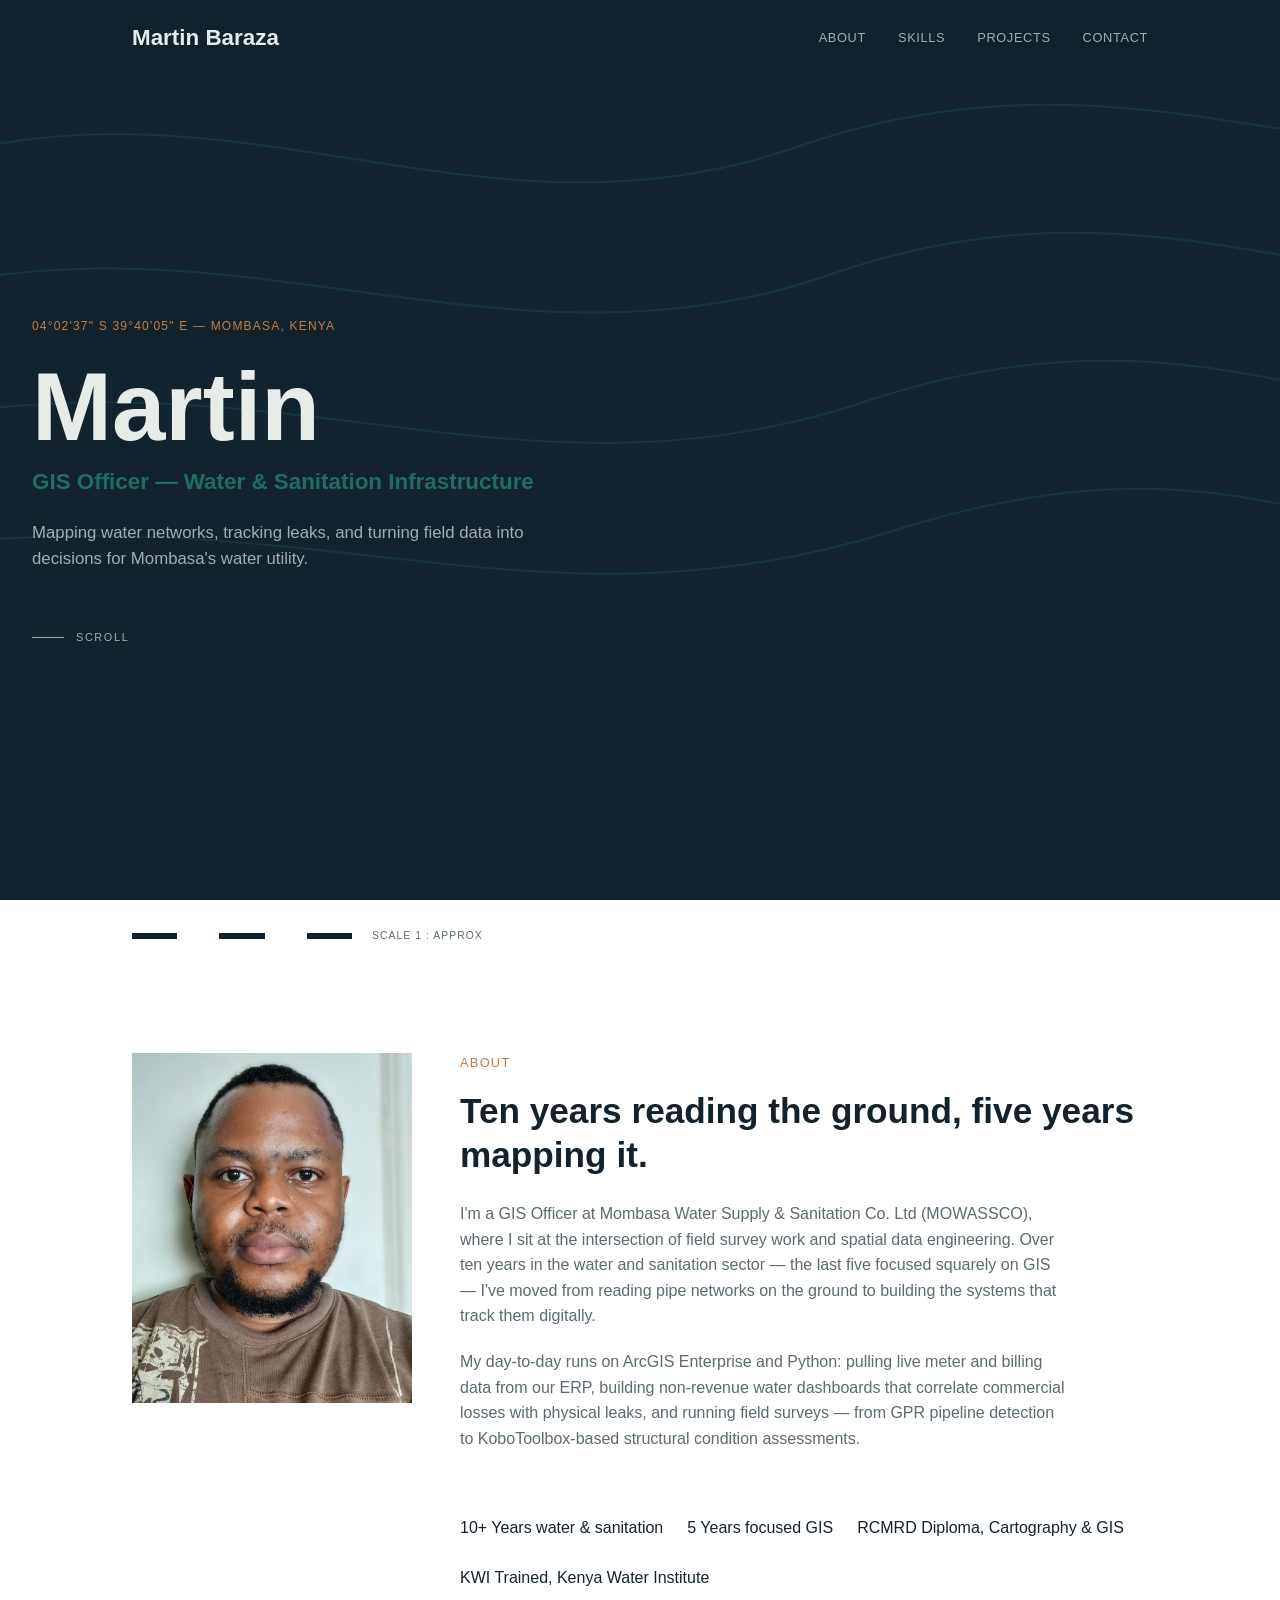
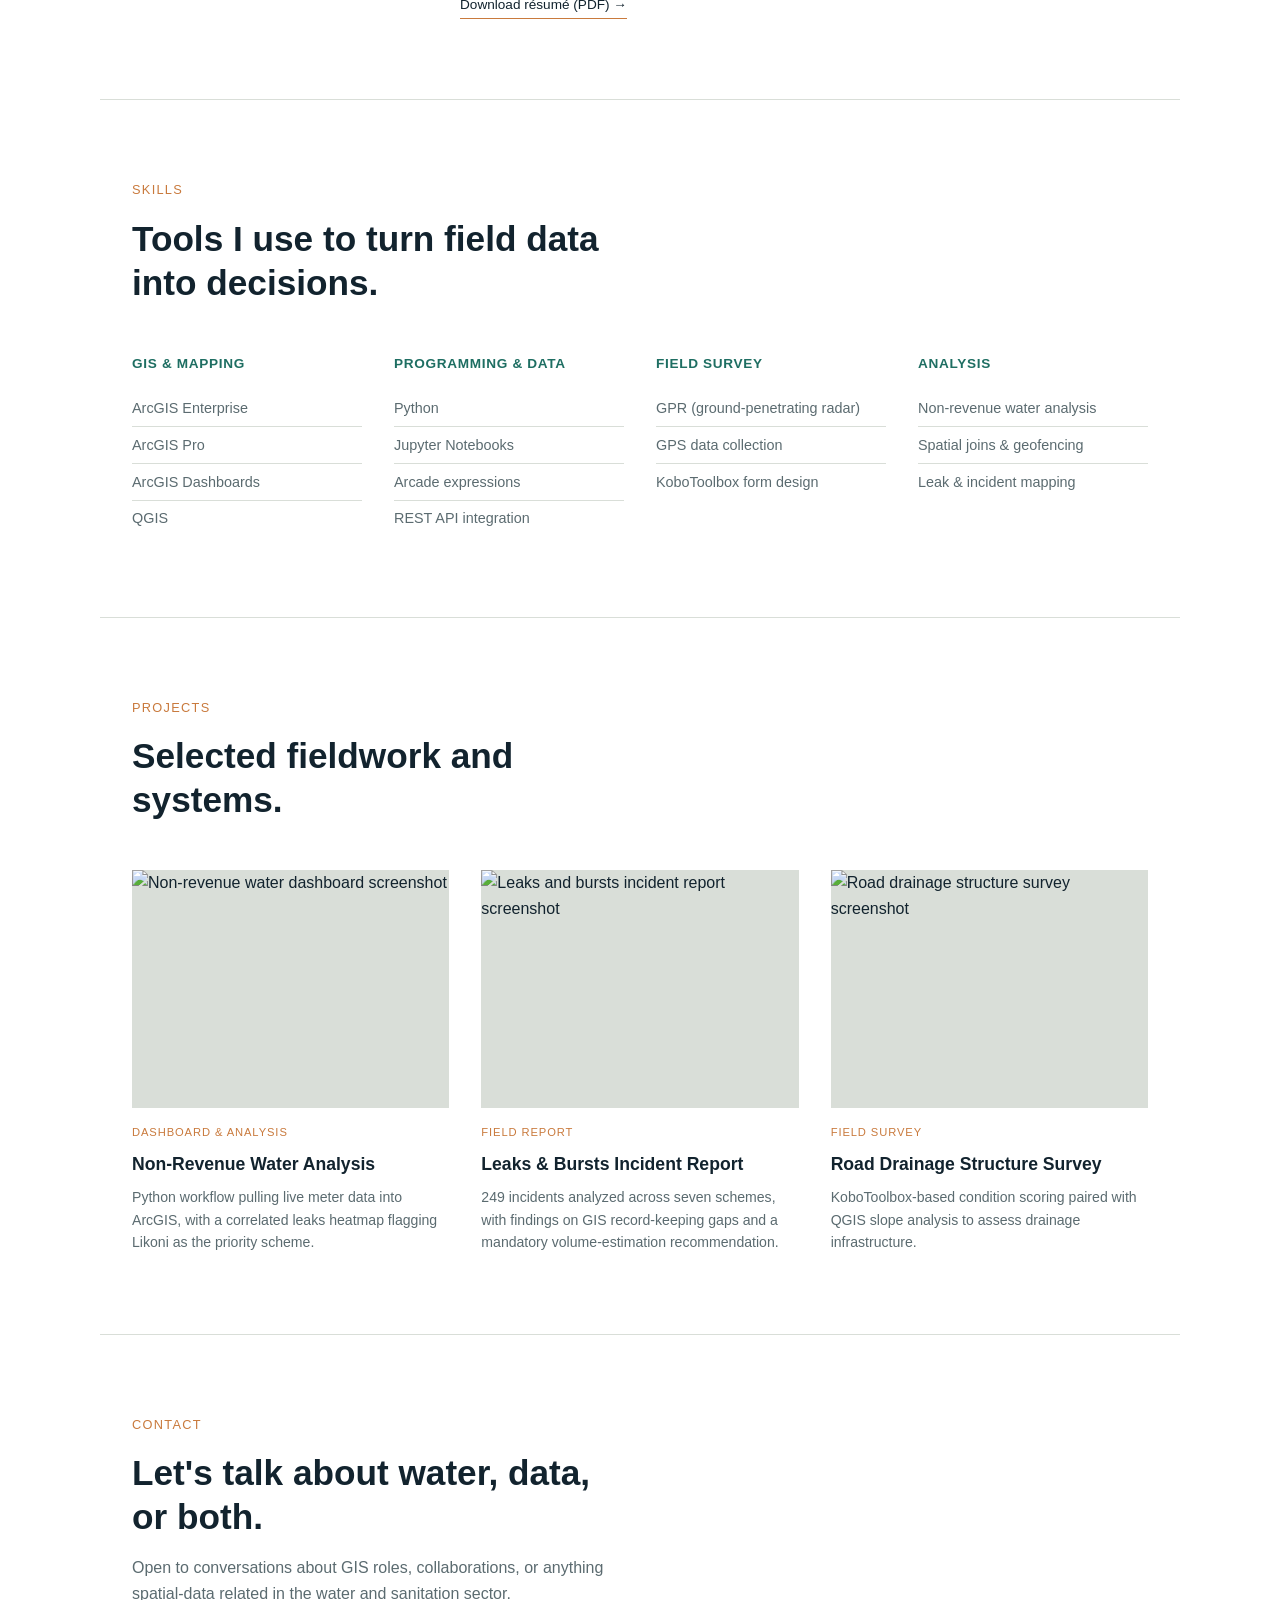
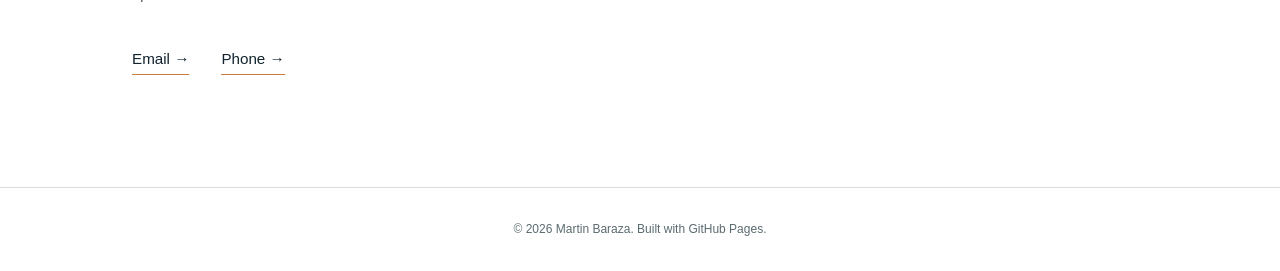
==== index.html @ 34f5ecbc "Full Portfolio hero, about, skills, projects, contact, 404 page" ====
<!DOCTYPE html>
<html lang="en">
<head>
  <meta charset="UTF-8">
  <meta name="viewport" content="width=device-width, initial-scale=1.0">
  <title>Martin — GIS Officer</title>

  <meta name="description" content="GIS portfolio of Martin Baraza — GIS Officer specializing in water and sanitation infrastructure mapping, non-revenue water analysis, and field spatial data collection.">

<meta property="og:title" content="Martin Baraza — GIS Officer">
<meta property="og:description" content="Mapping water networks, tracking leaks, and turning field data into decisions.">
<meta property="og:type" content="website">

  <link rel="icon" href="images/favicon.svg" type="image/svg+xml">
  <link rel="stylesheet" href="css/style.css">
</head>
<body>

  <header class="site-nav">
  <div class="nav-inner">
    <a href="#top" class="nav-mark">Martin Baraza</a>
    <nav class="nav-links">
      <a href="#about">About</a>
      <a href="#skills">Skills</a>
      <a href="#projects">Projects</a>
      <a href="#contact">Contact</a>
    </nav>
  </div>
</header>

<main>

  <section class="hero" id="top">
    <div class="contour-field" aria-hidden="true">
      <svg viewBox="0 0 800 600" preserveAspectRatio="xMidYMid slice">
        <path class="contour" d="M -50,120 C 150,60 300,180 500,110 S 850,140 900,90" />
        <path class="contour" d="M -50,200 C 150,150 320,260 520,190 S 850,220 900,170" />
        <path class="contour" d="M -50,280 C 180,240 330,340 540,270 S 850,300 900,250" />
        <path class="contour" d="M -50,360 C 200,330 340,420 560,350 S 850,380 900,330" />
      </svg>
    </div>

    <p class="coord-readout">04°02'37" S 39°40'05" E — MOMBASA, KENYA</p>
    <h1 class="hero-name">Martin</h1>
    <p class="hero-role">GIS Officer — Water &amp; Sanitation Infrastructure</p>
    <p class="hero-line">Mapping water networks, tracking leaks, and turning field data into decisions for Mombasa's water utility.</p>

    <a href="#about" class="scroll-cue">
      <span class="scroll-cue-line"></span>
      <span>SCROLL</span>
    </a>
  </section>

  <div class="scale-bar" aria-hidden="true">
    <div class="scale-ticks">
      <span></span><span></span><span></span><span></span><span></span>
    </div>
    <span class="scale-label">SCALE 1 : APPROX</span>
  </div>

  <section class="about" id="about">

    <div class="about-photo">
      <img src="images/profile.jpg" alt="Portrait of Martin">
    </div>

    <div class="about-content">
      <p class="section-eyebrow">About</p>
      <h2 class="about-heading">Ten years reading the ground, five years mapping it.</h2>

      <p class="about-text">
        I'm a GIS Officer at Mombasa Water Supply &amp; Sanitation Co. Ltd (MOWASSCO), where I sit at the
        intersection of field survey work and spatial data engineering. Over ten years in the water and
        sanitation sector — the last five focused squarely on GIS — I've moved from reading pipe networks
        on the ground to building the systems that track them digitally.
      </p>

      <p class="about-text">
        My day-to-day runs on ArcGIS Enterprise and Python: pulling live meter and billing data from our
        ERP, building non-revenue water dashboards that correlate commercial losses with physical leaks,
        and running field surveys — from GPR pipeline detection to KoboToolbox-based structural condition
        assessments.
      </p>

      <div class="fact-strip">
        <div class="fact">
          <span class="fact-num">10+</span>
          <span class="fact-label">Years water &amp; sanitation</span>
        </div>
        <div class="fact">
          <span class="fact-num">5</span>
          <span class="fact-label">Years focused GIS</span>
        </div>
        <div class="fact">
          <span class="fact-num">RCMRD</span>
          <span class="fact-label">Diploma, Cartography &amp; GIS</span>
        </div>
        <div class="fact">
          <span class="fact-num">KWI</span>
          <span class="fact-label">Trained, Kenya Water Institute</span>
        </div>
      </div>

      <a href="assets/resume.pdf" class="resume-link" download>Download résumé (PDF) →</a>
      
    </div>

  </section>

  <section class="skills" id="skills">
    <p class="section-eyebrow">Skills</p>
    <h2 class="skills-heading">Tools I use to turn field data into decisions.</h2>

    <div class="skills-grid">

      <div class="skill-group">
        <h3 class="skill-group-title">GIS &amp; Mapping</h3>
        <ul class="skill-list">
          <li>ArcGIS Enterprise</li>
          <li>ArcGIS Pro</li>
          <li>ArcGIS Dashboards</li>
          <li>QGIS</li>
        </ul>
      </div>

      <div class="skill-group">
        <h3 class="skill-group-title">Programming &amp; Data</h3>
        <ul class="skill-list">
          <li>Python</li>
          <li>Jupyter Notebooks</li>
          <li>Arcade expressions</li>
          <li>REST API integration</li>
        </ul>
      </div>

      <div class="skill-group">
        <h3 class="skill-group-title">Field Survey</h3>
        <ul class="skill-list">
          <li>GPR (ground-penetrating radar)</li>
          <li>GPS data collection</li>
          <li>KoboToolbox form design</li>
        </ul>
      </div>

      <div class="skill-group">
        <h3 class="skill-group-title">Analysis</h3>
        <ul class="skill-list">
          <li>Non-revenue water analysis</li>
          <li>Spatial joins &amp; geofencing</li>
          <li>Leak &amp; incident mapping</li>
        </ul>
      </div>

    </div>
  </section>

  <section class="projects" id="projects">
    <p class="section-eyebrow">Projects</p>
    <h2 class="projects-heading">Selected fieldwork and systems.</h2>

    <div class="projects-grid">

      <a href="projects/nrw-analysis.html" class="project-card">
        <div class="project-thumb">
          <img src="images/projects/nrw-analysis.jpg" alt="Non-revenue water dashboard screenshot">
        </div>
        <p class="project-tag">Dashboard &amp; Analysis</p>
        <h3 class="project-title">Non-Revenue Water Analysis</h3>
        <p class="project-summary">Python workflow pulling live meter data into ArcGIS, with a correlated leaks heatmap flagging Likoni as the priority scheme.</p>
      </a>

      <a href="projects/leaks-report.html" class="project-card">
        <div class="project-thumb">
          <img src="images/projects/leaks-report.jpg" alt="Leaks and bursts incident report screenshot">
        </div>
        <p class="project-tag">Field Report</p>
        <h3 class="project-title">Leaks &amp; Bursts Incident Report</h3>
        <p class="project-summary">249 incidents analyzed across seven schemes, with findings on GIS record-keeping gaps and a mandatory volume-estimation recommendation.</p>
      </a>

      <a href="projects/drainage-survey.html" class="project-card">
        <div class="project-thumb">
          <img src="images/projects/drainage-survey.jpg" alt="Road drainage structure survey screenshot">
        </div>
        <p class="project-tag">Field Survey</p>
        <h3 class="project-title">Road Drainage Structure Survey</h3>
        <p class="project-summary">KoboToolbox-based condition scoring paired with QGIS slope analysis to assess drainage infrastructure.</p>
      </a>

    </div>
  </section>

  <section class="contact" id="contact">
    <p class="section-eyebrow">Contact</p>
    <h2 class="contact-heading">Let's talk about water, data, or both.</h2>
    <p class="contact-line">Open to conversations about GIS roles, collaborations, or anything spatial-data related in the water and sanitation sector.</p>

    <div class="contact-links">
      <a href="mailto:martin.baraza1992@gmail.com" class="contact-link">Email →</a>
      <a href="tel:+254717890934" class="contact-link">Phone →</a>
    </div>
  </section>

</main>

<footer class="site-footer">
  <p>&copy; 2026 Martin Baraza. Built with GitHub Pages.</p>
</footer>

</body>
</html>
---- css/style.css ----
@media (prefers-reduced-motion: reduce) {
  html {
    scroll-behavior: auto;
  }
}

html {
  scroll-behavior: smooth;
}

* {
  box-sizing: border-box;
  margin: 0;
  padding: 0;
}

body {
  font-family: -apple-system, sans-serif;
  color: #12232E;
  line-height: 1.6;
}

a {
  color: inherit;
}

section[id] {
  scroll-margin-top: 90px;
}

.site-nav {
  position: fixed;
  top: 0;
  left: 0;
  right: 0;
  z-index: 100;
  background: rgba(18, 35, 46, 0.92);
  backdrop-filter: blur(8px);
}

.nav-inner {
  max-width: 1080px;
  margin: 0 auto;
  padding: 1.25rem 2rem;
  display: flex;
  align-items: center;
  justify-content: space-between;
}

.nav-mark {
  font-size: 1.4rem;
  font-weight: 600;
  color: #E7ECE9;
  text-decoration: none;
}

.nav-links {
  display: flex;
  gap: 2rem;
}

.nav-links a {
  font-size: 0.8rem;
  letter-spacing: 0.05em;
  text-transform: uppercase;
  text-decoration: none;
  color: #9DB0AC;
}

.hero {
  min-height: 100vh;
  background: #12232E;
  display: flex;
  flex-direction: column;
  justify-content: center;
  padding: 6rem 2rem 2rem;
}

.coord-readout {
  font-size: 0.75rem;
  letter-spacing: 0.1em;
  color: #C97A3D;
  margin-bottom: 1.5rem;
}

.hero-name {
  font-size: clamp(3rem, 10vw, 6rem);
  line-height: 0.95;
  color: #E7ECE9;
  margin-bottom: 0.75rem;
}

.hero-role {
  font-size: clamp(1.1rem, 2vw, 1.4rem);
  font-weight: 600;
  color: #1E6E62;
  margin-bottom: 1.25rem;
}

.hero-line {
  max-width: 34rem;
  font-size: 1.05rem;
  color: #9DB0AC;
}

.about {
  max-width: 1080px;
  margin: 0 auto;
  padding: 5rem 2rem;
  display: flex;
  gap: 3rem;
}

.about-photo {
  width: 280px;
  flex-shrink: 0;
}

.about-photo img {
  width: 100%;
  aspect-ratio: 4 / 5;
  object-fit: cover;
  display: block;
}

.section-eyebrow {
  font-size: 0.8rem;
  letter-spacing: 0.1em;
  text-transform: uppercase;
  color: #C97A3D;
  margin-bottom: 1rem;
}

.about-heading {
  font-size: clamp(1.6rem, 3vw, 2.2rem);
  line-height: 1.25;
  margin-bottom: 1.5rem;
}

.about-text {
  color: #5B6B70;
  max-width: 38rem;
  margin-bottom: 1.25rem;
}

.fact-strip {
  display: flex;
  flex-wrap: wrap;
  gap: 1.5rem;
  margin-top: 2rem;
  padding-top: 2rem;
}

/* TODO: revisit mobile layout — photo size, nav spacing */
@media (max-width: 800px) {
  .about {
    flex-direction: column;
  }

  .about-photo {
    width: 200px;
  }

  .nav-links {
    gap: 1rem;
  }

  .nav-links a {
    font-size: 0.7rem;
  }

  .skills-grid {
    grid-template-columns: repeat(2, 1fr);
  }

  .projects-grid {
    grid-template-columns: 1fr;
  }
}

/* TODO: revisit contour line opacity/shape and scroll cue styling */
.hero {
  position: relative;
  overflow: hidden;
}

.contour-field {
  position: absolute;
  inset: 0;
  z-index: 0;
  opacity: 0.5;
}

.contour-field svg {
  width: 100%;
  height: 100%;
}

.contour {
  fill: none;
  stroke: #1E6E62;
  stroke-width: 1.2;
  opacity: 0.55;
}

.coord-readout,
.hero-name,
.hero-role,
.hero-line,
.scroll-cue {
  position: relative;
  z-index: 1;
}

.hero-line {
  margin-bottom: 3.5rem;
}

.scroll-cue {
  display: inline-flex;
  align-items: center;
  gap: 0.75rem;
  text-decoration: none;
  font-size: 0.68rem;
  letter-spacing: 0.15em;
  color: #9DB0AC;
}

.scroll-cue-line {
  width: 32px;
  height: 1px;
  background: #9DB0AC;
  position: relative;
  overflow: hidden;
}

.scroll-cue-line::after {
  content: '';
  position: absolute;
  left: -100%;
  top: 0;
  width: 100%;
  height: 100%;
  background: #C97A3D;
  animation: cue-slide 2.2s ease-in-out infinite;
}

@keyframes cue-slide {
  0% { left: -100%; }
  50% { left: 0%; }
  100% { left: 100%; }
}

.scale-bar {
  max-width: 1080px;
  margin: 0 auto;
  padding: 1.75rem 2rem;
  display: flex;
  align-items: center;
  gap: 1.25rem;
}

.scale-ticks {
  display: flex;
  max-width: 220px;
  flex: 1;
}

.scale-ticks span {
  flex: 1;
  height: 6px;
  border-left: 1px solid #12232E;
  border-right: 1px solid #12232E;
}

.scale-ticks span:nth-child(odd) {
  background: #12232E;
}

.scale-label {
  font-size: 0.65rem;
  letter-spacing: 0.1em;
  color: #5B6B70;
  white-space: nowrap;
}

.skills {
  max-width: 1080px;
  margin: 0 auto;
  padding: 5rem 2rem;
  border-top: 1px solid #D9DED8;
}

.skills-heading {
  font-size: clamp(1.6rem, 3vw, 2.2rem);
  line-height: 1.25;
  max-width: 30rem;
  margin-bottom: 3rem;
}

.skills-grid {
  display: grid;
  grid-template-columns: repeat(4, 1fr);
  gap: 2rem;
}

.skill-group-title {
  font-size: 0.85rem;
  letter-spacing: 0.05em;
  text-transform: uppercase;
  color: #1E6E62;
  margin-bottom: 1rem;
}

.skill-list {
  list-style: none;
}

.skill-list li {
  font-size: 0.9rem;
  color: #5B6B70;
  padding: 0.4rem 0;
  border-top: 1px solid #D9DED8;
}

.skill-list li:first-child {
  border-top: none;
}

.projects {
  max-width: 1080px;
  margin: 0 auto;
  padding: 5rem 2rem;
  border-top: 1px solid #D9DED8;
}

.projects-heading {
  font-size: clamp(1.6rem, 3vw, 2.2rem);
  line-height: 1.25;
  max-width: 30rem;
  margin-bottom: 3rem;
}

.projects-grid {
  display: grid;
  grid-template-columns: repeat(3, 1fr);
  gap: 2rem;
}

.project-card {
  text-decoration: none;
  color: inherit;
  display: block;
}

.project-thumb {
  width: 100%;
  aspect-ratio: 4 / 3;
  overflow: hidden;
  background: #D9DED8;
  margin-bottom: 1rem;
}

.project-thumb img {
  width: 100%;
  height: 100%;
  object-fit: cover;
  display: block;
  transition: transform 0.3s ease;
}

.project-card:hover .project-thumb img {
  transform: scale(1.04);
}

.project-tag {
  font-size: 0.7rem;
  letter-spacing: 0.08em;
  text-transform: uppercase;
  color: #C97A3D;
  margin-bottom: 0.5rem;
}

.project-title {
  font-size: 1.1rem;
  margin-bottom: 0.5rem;
}

.project-summary {
  font-size: 0.88rem;
  color: #5B6B70;
}

.contact {
  max-width: 1080px;
  margin: 0 auto;
  padding: 5rem 2rem 7rem;
  border-top: 1px solid #D9DED8;
}

.contact-heading {
  font-size: clamp(1.6rem, 3vw, 2.2rem);
  line-height: 1.25;
  max-width: 30rem;
  margin-bottom: 1rem;
}

.contact-line {
  color: #5B6B70;
  max-width: 32rem;
  margin-bottom: 2.5rem;
}

.contact-links {
  display: flex;
  gap: 2rem;
  flex-wrap: wrap;
}

.contact-link {
  font-size: 0.95rem;
  text-decoration: none;
  color: #12232E;
  border-bottom: 1px solid #C97A3D;
  padding-bottom: 3px;
  transition: color 0.2s ease;
}

.contact-link:hover {
  color: #C97A3D;
}

.site-footer {
  padding: 2rem;
  text-align: center;
  font-size: 0.75rem;
  color: #5B6B70;
  border-top: 1px solid #D9DED8;
}

.project-detail {
  max-width: 720px;
  margin: 0 auto;
  padding: 8rem 2rem 5rem;
}

.back-link {
  display: inline-block;
  font-size: 0.85rem;
  color: #5B6B70;
  text-decoration: none;
  margin-bottom: 2rem;
}

.project-detail-title {
  font-size: clamp(1.8rem, 4vw, 2.6rem);
  line-height: 1.15;
  margin: 0.5rem 0 2rem;
}

.project-detail-thumb {
  width: 100%;
  aspect-ratio: 16 / 9;
  overflow: hidden;
  background: #D9DED8;
  margin-bottom: 2.5rem;
}

.project-detail-thumb img {
  width: 100%;
  height: 100%;
  object-fit: cover;
  display: block;
}

.project-detail-body p {
  color: #5B6B70;
  margin-bottom: 1.25rem;
  max-width: 60rem;
}

.resume-link {
  display: inline-block;
  font-size: 0.85rem;
  color: #12232E;
  text-decoration: none;
  border-bottom: 1px solid #C97A3D;
  padding-bottom: 3px;
  transition: color 0.2s ease;
}

.resume-link:hover {
  color: #C97A3D;
}

.not-found {
  max-width: 720px;
  margin: 0 auto;
  padding: 10rem 2rem 6rem;
  text-align: center;
}

.not-found-title {
  font-size: clamp(4rem, 12vw, 8rem);
  color: #12232E;
  line-height: 1;
  margin: 1rem 0;
}

.not-found-line {
  color: #5B6B70;
  margin-bottom: 2rem;
}

.pin-graphic {
  width: 190px;
  height: 190px;
  margin: 0 auto 1rem;
  display: block;
}

.search-ring {
  transform-origin: center;
  animation: ring-spin 8s linear infinite;
}

@keyframes ring-spin {
  from { transform: rotate(0deg); }
  to { transform: rotate(360deg); }
}

@media (prefers-reduced-motion: reduce) {
  .search-ring {
    animation: none;
  }
}

.map-frame {
  display: inline-block;
  padding: 1.5rem;
  padding: 1.5rem;
  border: 1px solid #D9DED8;
  background-image:
    linear-gradient(#D9DED8 1px, transparent 1px),
    linear-gradient(90deg, #D9DED8 1px, transparent 1px);
  background-size: 20px 20px;
  background-position: center;
}

.pin-graphic {
  margin: 0;
}

.map-frame {
  position: relative;
}

.compass-rose {
  position: absolute;
  top: 10px;
  left: 12px;
  width: 48px;
  height: 48px;
}

.frame-coord {
  position: absolute;
  bottom: 10px;
  right: 12px;
  font-size: 0.6rem;
  letter-spacing: 0.03em;
  color: #5B6B70;
}
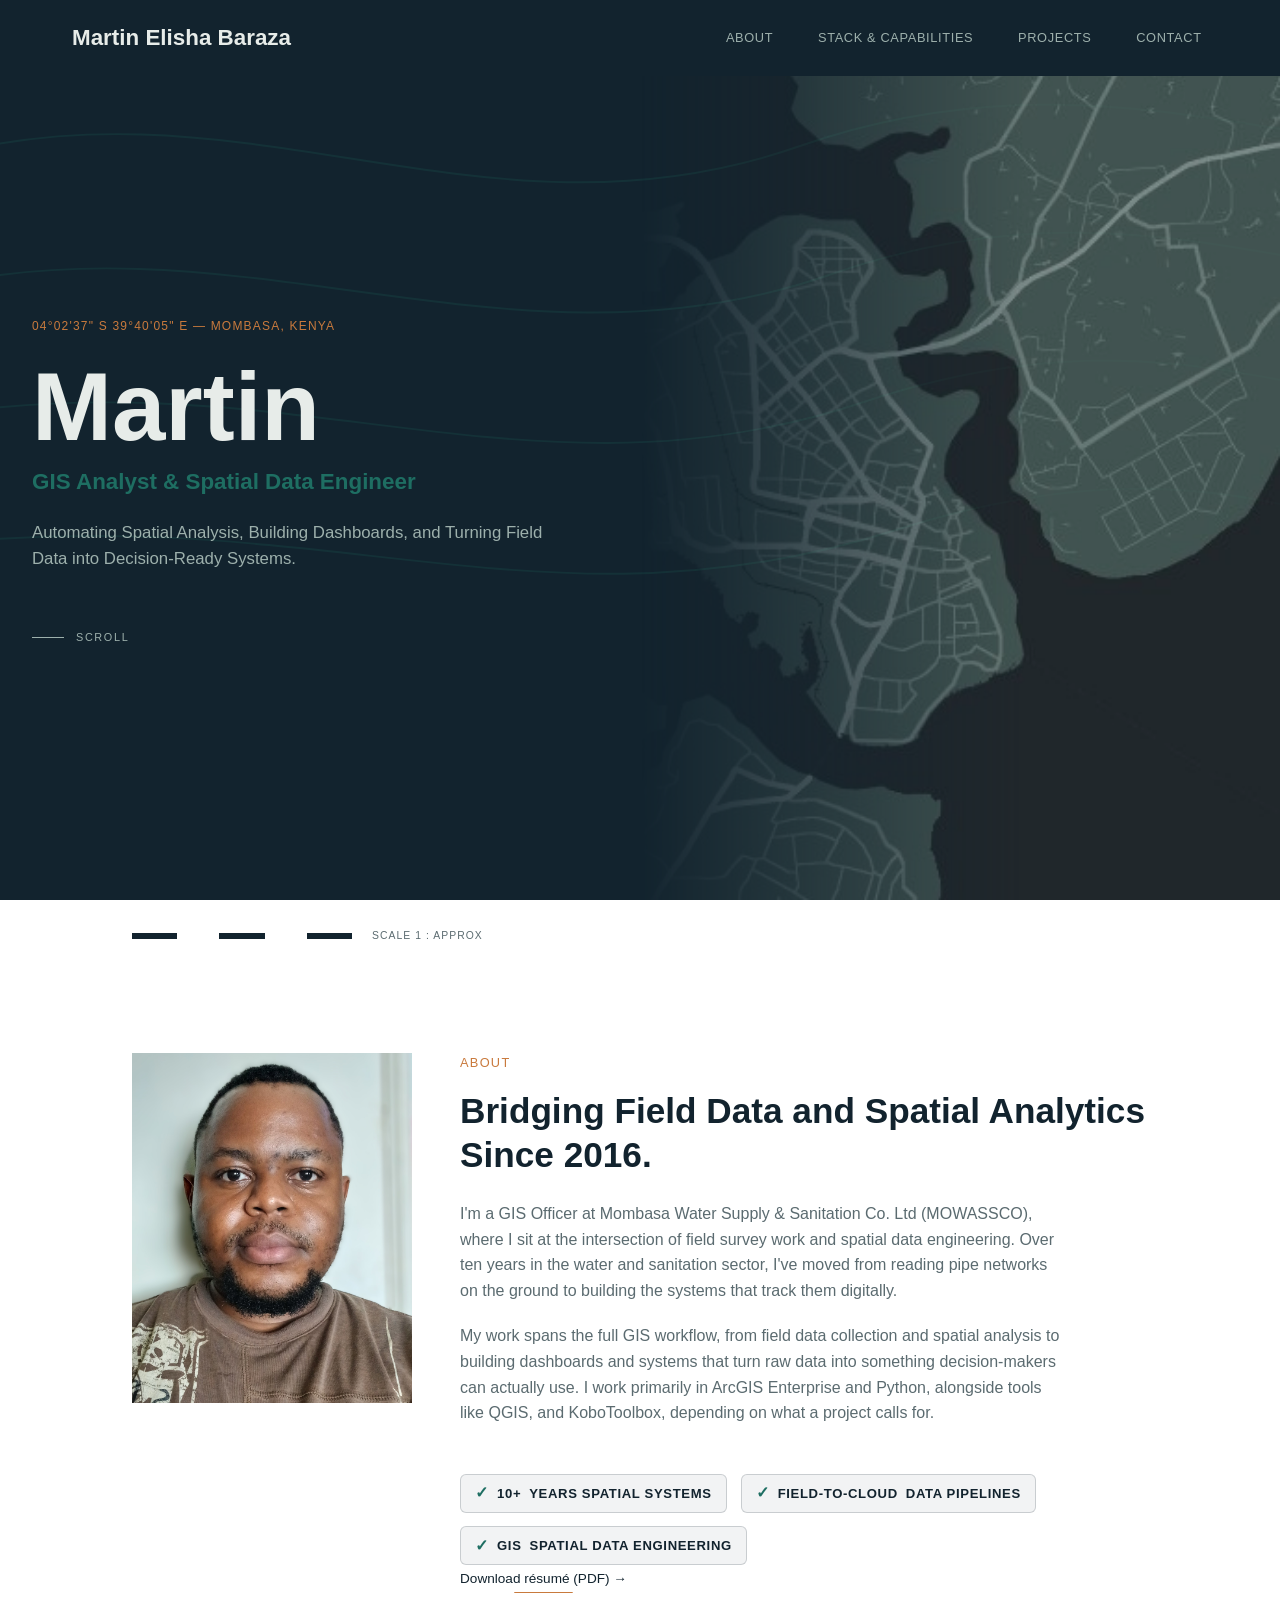
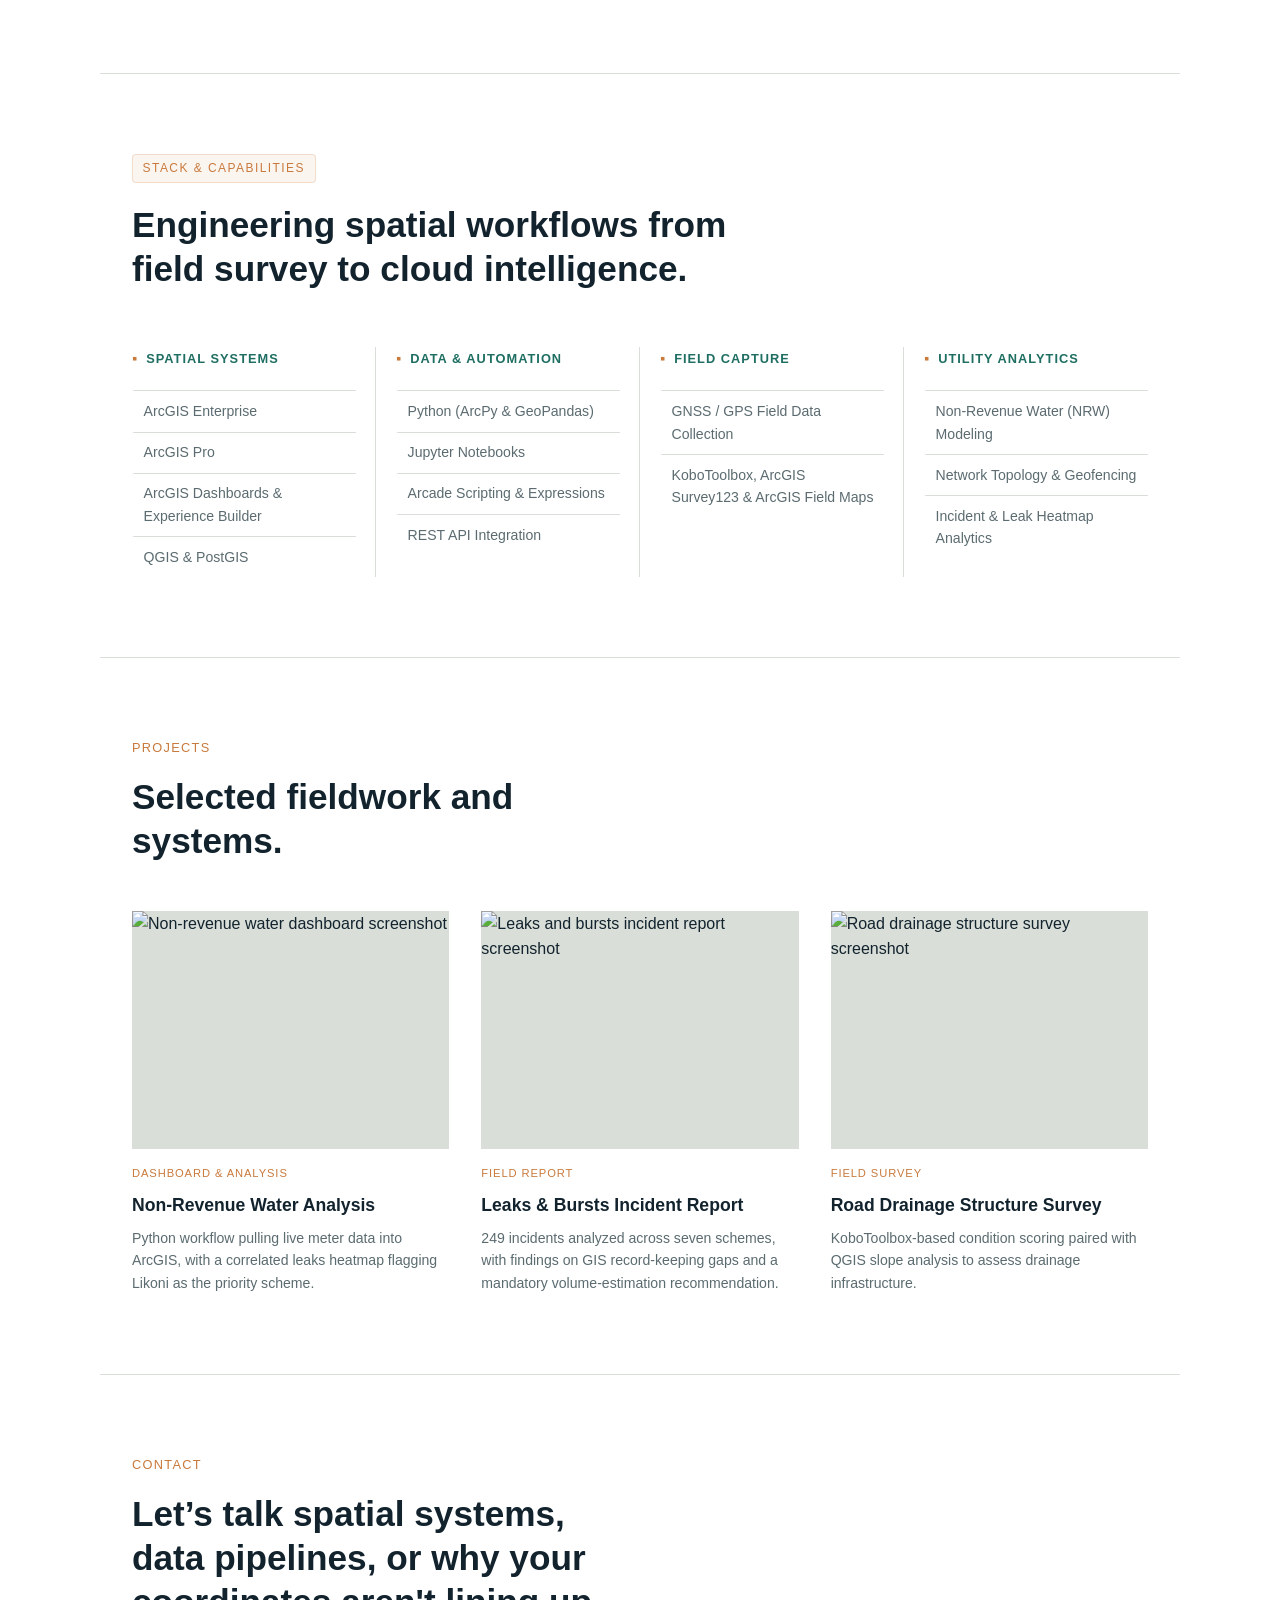
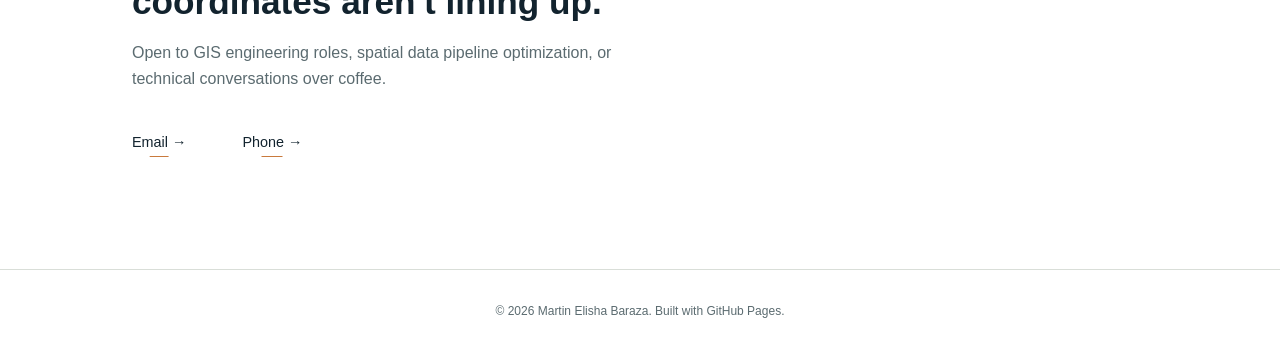
==== commit 2fb8539d: "update made several changes to description and design" ====
--- a/index.html
+++ b/index.html
@@ -3,12 +3,12 @@
 <head>
   <meta charset="UTF-8">
   <meta name="viewport" content="width=device-width, initial-scale=1.0">
-  <title>Martin — GIS Officer</title>
-
-  <meta name="description" content="GIS portfolio of Martin Baraza — GIS Officer specializing in water and sanitation infrastructure mapping, non-revenue water analysis, and field spatial data collection.">
-
-<meta property="og:title" content="Martin Baraza — GIS Officer">
-<meta property="og:description" content="Mapping water networks, tracking leaks, and turning field data into decisions.">
+  <title>Martin — GIS Analyst & Spatial Data Engineer</title>
+
+  <meta name="description" content="GIS portfolio of Martin Elisha Baraza — GIS Analyst & Spatial Data Engineer specializing in water and sanitation infrastructure mapping, non-revenue water analysis, and field spatial data collection.">
+
+<meta property="og:title" content="Martin Elisha Baraza — GIS Analyst & Spatial Data Engineer">
+<meta property="og:description" content="Automating spatial analysis, building dashboards, and turning field data into decision-ready systems.">
 <meta property="og:type" content="website">
 
   <link rel="icon" href="images/favicon.svg" type="image/svg+xml">
@@ -18,15 +18,15 @@
 
   <header class="site-nav">
   <div class="nav-inner">
-    <a href="#top" class="nav-mark">Martin Baraza</a>
+    <a href="#top" class="nav-mark">Martin Elisha Baraza</a>
     <nav class="nav-links">
       <a href="#about">About</a>
-      <a href="#skills">Skills</a>
+      <a href="#skills">Stack &amp; Capabilities</a>
       <a href="#projects">Projects</a>
       <a href="#contact">Contact</a>
     </nav>
   </div>
-</header>
+  </header>
 
 <main>
 
@@ -40,14 +40,17 @@
       </svg>
     </div>
 
+    <!-- Map Background Layer -->
+    <div class="hero-map-overlay" aria-hidden="true"></div>
+
     <p class="coord-readout">04°02'37" S 39°40'05" E — MOMBASA, KENYA</p>
     <h1 class="hero-name">Martin</h1>
-    <p class="hero-role">GIS Officer — Water &amp; Sanitation Infrastructure</p>
-    <p class="hero-line">Mapping water networks, tracking leaks, and turning field data into decisions for Mombasa's water utility.</p>
-
+    <p class="hero-role">GIS Analyst &amp; Spatial Data Engineer</p>
+    <p class="hero-line">Automating Spatial Analysis, Building Dashboards, and Turning Field Data into Decision-Ready Systems.</p>
+  
     <a href="#about" class="scroll-cue">
       <span class="scroll-cue-line"></span>
-      <span>SCROLL</span>
+      SCROLL
     </a>
   </section>
 
@@ -66,38 +69,34 @@
 
     <div class="about-content">
       <p class="section-eyebrow">About</p>
-      <h2 class="about-heading">Ten years reading the ground, five years mapping it.</h2>
+      <h2 class="about-heading">Bridging Field Data and Spatial Analytics Since 2016.</h2>
 
       <p class="about-text">
         I'm a GIS Officer at Mombasa Water Supply &amp; Sanitation Co. Ltd (MOWASSCO), where I sit at the
         intersection of field survey work and spatial data engineering. Over ten years in the water and
-        sanitation sector — the last five focused squarely on GIS — I've moved from reading pipe networks
-        on the ground to building the systems that track them digitally.
+        sanitation sector, I've moved from reading pipe networks on the ground to building the systems 
+        that track them digitally.
       </p>
 
       <p class="about-text">
-        My day-to-day runs on ArcGIS Enterprise and Python: pulling live meter and billing data from our
-        ERP, building non-revenue water dashboards that correlate commercial losses with physical leaks,
-        and running field surveys — from GPR pipeline detection to KoboToolbox-based structural condition
-        assessments.
+        My work spans the full GIS workflow, from field data collection and spatial analysis to building
+        dashboards and systems that turn raw data into something decision-makers can actually use. I work
+        primarily in ArcGIS Enterprise and Python, alongside tools like QGIS, and KoboToolbox, depending on 
+        what a project calls for.
       </p>
 
       <div class="fact-strip">
         <div class="fact">
           <span class="fact-num">10+</span>
-          <span class="fact-label">Years water &amp; sanitation</span>
+          <span class="fact-label">Years Spatial Systems</span>
         </div>
         <div class="fact">
-          <span class="fact-num">5</span>
-          <span class="fact-label">Years focused GIS</span>
+          <span class="fact-num">Field-to-Cloud</span>
+          <span class="fact-label">Data Pipelines</span>
         </div>
         <div class="fact">
-          <span class="fact-num">RCMRD</span>
-          <span class="fact-label">Diploma, Cartography &amp; GIS</span>
-        </div>
-        <div class="fact">
-          <span class="fact-num">KWI</span>
-          <span class="fact-label">Trained, Kenya Water Institute</span>
+          <span class="fact-num">GIS</span>
+          <span class="fact-label">Spatial Data Engineering</span>
         </div>
       </div>
 
@@ -108,47 +107,46 @@
   </section>
 
   <section class="skills" id="skills">
-    <p class="section-eyebrow">Skills</p>
-    <h2 class="skills-heading">Tools I use to turn field data into decisions.</h2>
+    <p class="section-eyebrow">Stack &amp; Capabilities</p>
+    <h2 class="skills-heading">Engineering spatial workflows from field survey to cloud intelligence.</h2>
 
     <div class="skills-grid">
 
       <div class="skill-group">
-        <h3 class="skill-group-title">GIS &amp; Mapping</h3>
-        <ul class="skill-list">
-          <li>ArcGIS Enterprise</li>
-          <li>ArcGIS Pro</li>
-          <li>ArcGIS Dashboards</li>
-          <li>QGIS</li>
-        </ul>
-      </div>
-
-      <div class="skill-group">
-        <h3 class="skill-group-title">Programming &amp; Data</h3>
-        <ul class="skill-list">
-          <li>Python</li>
-          <li>Jupyter Notebooks</li>
-          <li>Arcade expressions</li>
-          <li>REST API integration</li>
-        </ul>
-      </div>
-
-      <div class="skill-group">
-        <h3 class="skill-group-title">Field Survey</h3>
-        <ul class="skill-list">
-          <li>GPR (ground-penetrating radar)</li>
-          <li>GPS data collection</li>
-          <li>KoboToolbox form design</li>
-        </ul>
-      </div>
-
-      <div class="skill-group">
-        <h3 class="skill-group-title">Analysis</h3>
-        <ul class="skill-list">
-          <li>Non-revenue water analysis</li>
-          <li>Spatial joins &amp; geofencing</li>
-          <li>Leak &amp; incident mapping</li>
-        </ul>
+       <h3 class="skill-group-title">Spatial Systems</h3>
+          <ul class="skill-list">
+            <li>ArcGIS Enterprise</li>
+            <li>ArcGIS Pro</li>
+            <li>ArcGIS Dashboards &amp; Experience Builder</li>
+            <li>QGIS &amp; PostGIS</li>
+          </ul>
+      </div>
+
+      <div class="skill-group">
+        <h3 class="skill-group-title">Data &amp; Automation</h3>
+          <ul class="skill-list">
+            <li>Python (ArcPy &amp; GeoPandas)</li>
+            <li>Jupyter Notebooks</li>
+            <li>Arcade Scripting &amp; Expressions</li>
+            <li>REST API Integration</li>
+          </ul>
+      </div>
+
+      <div class="skill-group">
+        <h3 class="skill-group-title">Field Capture</h3>
+          <ul class="skill-list">
+            <li>GNSS / GPS Field Data Collection</li>
+            <li>KoboToolbox, ArcGIS Survey123 &amp; ArcGIS Field Maps</li>
+          </ul>
+      </div>
+
+      <div class="skill-group">
+        <h3 class="skill-group-title">Utility Analytics</h3>
+          <ul class="skill-list">
+            <li>Non-Revenue Water (NRW) Modeling</li>
+            <li>Network Topology &amp; Geofencing</li>
+            <li>Incident &amp; Leak Heatmap Analytics</li>
+          </ul>
       </div>
 
     </div>
@@ -192,8 +190,8 @@
 
   <section class="contact" id="contact">
     <p class="section-eyebrow">Contact</p>
-    <h2 class="contact-heading">Let's talk about water, data, or both.</h2>
-    <p class="contact-line">Open to conversations about GIS roles, collaborations, or anything spatial-data related in the water and sanitation sector.</p>
+    <h2 class="contact-heading">Let’s talk spatial systems, data pipelines, or why your coordinates aren't lining up.</h2>
+    <p class="contact-line">Open to GIS engineering roles, spatial data pipeline optimization, or technical conversations over coffee.</p>
 
     <div class="contact-links">
       <a href="mailto:martin.baraza1992@gmail.com" class="contact-link">Email →</a>
@@ -204,8 +202,33 @@
 </main>
 
 <footer class="site-footer">
-  <p>&copy; 2026 Martin Baraza. Built with GitHub Pages.</p>
+  <p>&copy; 2026 Martin Elisha Baraza. Built with GitHub Pages.</p>
 </footer>
+
+<script>
+  document.addEventListener("DOMContentLoaded", () => {
+    const navHeader = document.querySelector(".site-nav"); // Replace with your element selector
+    const aboutSection = document.querySelector("#about");   // Ensure your ABOUT section has id="about"
+
+    const observer = new IntersectionObserver(
+      (entries) => {
+        entries.forEach((entry) => {
+          // If the page scrolled past the top of the About section
+          if (entry.isIntersecting || entry.boundingClientRect.top < 0) {
+            navHeader.classList.add("visible");
+          } else {
+            navHeader.classList.remove("visible");
+          }
+        });
+      },
+      {
+        threshold: 0.1, // Triggers as soon as 10% of the About section is visible
+      }
+    );
+
+    observer.observe(aboutSection);
+  });
+</script>
 
 </body>
 </html>
--- a/css/style.css
+++ b/css/style.css
@@ -62,21 +62,26 @@
 .nav-links a {
   font-size: 0.8rem;
   letter-spacing: 0.05em;
+  padding: 0 0.5em;
   text-transform: uppercase;
   text-decoration: none;
   color: #9DB0AC;
 }
 
 .hero {
+  position: relative;
   min-height: 100vh;
   background: #12232E;
   display: flex;
   flex-direction: column;
   justify-content: center;
   padding: 6rem 2rem 2rem;
+  overflow: hidden;
 }
 
 .coord-readout {
+  position: relative;
+  z-index: 1;
   font-size: 0.75rem;
   letter-spacing: 0.1em;
   color: #C97A3D;
@@ -84,6 +89,8 @@
 }
 
 .hero-name {
+  position: relative;
+  z-index: 1;
   font-size: clamp(3rem, 10vw, 6rem);
   line-height: 0.95;
   color: #E7ECE9;
@@ -91,6 +98,8 @@
 }
 
 .hero-role {
+  position: relative;
+  z-index: 1;
   font-size: clamp(1.1rem, 2vw, 1.4rem);
   font-weight: 600;
   color: #1E6E62;
@@ -98,6 +107,8 @@
 }
 
 .hero-line {
+  position: relative;
+  z-index: 1;
   max-width: 34rem;
   font-size: 1.05rem;
   color: #9DB0AC;
@@ -178,17 +189,11 @@
   }
 }
 
-/* TODO: revisit contour line opacity/shape and scroll cue styling */
-.hero {
-  position: relative;
-  overflow: hidden;
-}
-
 .contour-field {
   position: absolute;
   inset: 0;
-  z-index: 0;
-  opacity: 0.5;
+  z-index: 1;
+  opacity: 0.35;
 }
 
 .contour-field svg {
@@ -284,6 +289,7 @@
   white-space: nowrap;
 }
 
+/* Skills Section Main Block */
 .skills {
   max-width: 1080px;
   margin: 0 auto;
@@ -291,47 +297,118 @@
   border-top: 1px solid #D9DED8;
 }
 
+/* Styled Eyebrow Badge */
+.skills .section-eyebrow {
+  display: inline-block;
+  font-size: 0.75rem;
+  letter-spacing: 0.12em;
+  text-transform: uppercase;
+  color: #C97A3D;
+  background: rgba(201, 122, 61, 0.08);
+  padding: 0.25rem 0.6rem;
+  border-radius: 4px;
+  border: 1px solid rgba(201, 122, 61, 0.2);
+  margin-bottom: 1.25rem;
+}
+
+/* Section Title */
 .skills-heading {
   font-size: clamp(1.6rem, 3vw, 2.2rem);
   line-height: 1.25;
-  max-width: 30rem;
-  margin-bottom: 3rem;
-}
-
+  max-width: 38rem;
+  margin-bottom: 3.5rem;
+  color: #12232E;
+}
+
+/* Grid Layout */
 .skills-grid {
   display: grid;
   grid-template-columns: repeat(4, 1fr);
-  gap: 2rem;
-}
-
+  gap: 2.5rem;
+}
+
+/* Technical Accent Headers */
 .skill-group-title {
-  font-size: 0.85rem;
-  letter-spacing: 0.05em;
+  font-size: 0.8rem;
+  letter-spacing: 0.08em;
   text-transform: uppercase;
   color: #1E6E62;
-  margin-bottom: 1rem;
-}
-
+  margin-bottom: 1.25rem;
+  display: flex;
+  align-items: center;
+  gap: 0.5rem;
+}
+
+.skill-group-title::before {
+  content: '▪';
+  color: #C97A3D;
+  font-size: 0.9rem;
+}
+
+/* Skill List Styling */
 .skill-list {
   list-style: none;
 }
 
 .skill-list li {
-  font-size: 0.9rem;
-  color: #5B6B70;
-  padding: 0.4rem 0;
+  font-size: 0.88rem;
+  color: #5B6B70;
+  padding: 0.55rem 0.6rem;
   border-top: 1px solid #D9DED8;
+  border-left: 2px solid transparent;
+  transition: all 0.2s ease;
 }
 
 .skill-list li:first-child {
-  border-top: none;
-}
+  border-top: 1px solid #D9DED8;
+}
+
+
 
 .projects {
   max-width: 1080px;
   margin: 0 auto;
   padding: 5rem 2rem;
   border-top: 1px solid #D9DED8;
+}
+
+/* Hover Interaction on List Items */
+.skill-list li:hover {
+  color: #12232E;
+  background-color: rgba(30, 110, 98, 0.06);
+  border-left-color: #1E6E62;
+  padding-left: 0.85rem;
+}
+
+/* Vertical Dividers for Desktop Views */
+@media (min-width: 801px) {
+  .skills-grid > div {
+    position: relative;
+  }
+
+  .skills-grid > div:not(:last-child)::after {
+    content: '';
+    position: absolute;
+    top: 0;
+    right: -1.25rem;
+    height: 100%;
+    width: 1px;
+    background: #D9DED8;
+  }
+}
+
+/* Mobile Responsive Grid */
+@media (max-width: 800px) {
+  .skills-grid {
+    grid-template-columns: repeat(2, 1fr);
+    gap: 2rem;
+  }
+}
+
+@media (max-width: 500px) {
+  .skills-grid {
+    grid-template-columns: 1fr;
+  }
 }
 
 .projects-heading {
@@ -417,17 +494,39 @@
   flex-wrap: wrap;
 }
 
+/* Contact Link Base Styling */
 .contact-link {
-  font-size: 0.95rem;
+  display: inline-block;
+  position: relative;
+  font-size: 0.9rem;
+  color: #12232E;
   text-decoration: none;
-  color: #12232E;
-  border-bottom: 1px solid #C97A3D;
   padding-bottom: 3px;
+  margin-right: 1.5rem;
   transition: color 0.2s ease;
 }
 
+/* Custom Animated Underline */
+.contact-link::after {
+  content: '';
+  position: absolute;
+  bottom: 0;
+  left: 0;
+  width: 100%;
+  height: 1px;
+  background-color: #C97A3D; /* Your accent amber color */
+  transform: scaleX(0.35);    /* Matches the resting 35% width */
+  transform-origin: center;   /* Animates symmetrically from center */
+  transition: transform 0.3s ease-in-out, background-color 0.3s ease;
+}
+
+/* Hover Interaction */
 .contact-link:hover {
   color: #C97A3D;
+}
+
+.contact-link:hover::after {
+  transform: scaleX(1); /* Expands to full width on hover */
 }
 
 .site-footer {
@@ -481,16 +580,34 @@
 
 .resume-link {
   display: inline-block;
+  position: relative;
   font-size: 0.85rem;
   color: #12232E;
   text-decoration: none;
-  border-bottom: 1px solid #C97A3D;
   padding-bottom: 3px;
   transition: color 0.2s ease;
 }
 
+/* Static pseudo-element to build the customizable underline */
+.resume-link::after {
+  content: '';
+  position: absolute;
+  bottom: 0;
+  left: 0;
+  width: 100%;
+  height: 1px;
+  background-color: #C97A3D; /* Your accent amber color */
+  transform: scaleX(0.35);   /* Initial collapsed width */
+  transform-origin: center;    /* Animates from center */
+  transition: transform 0.3s ease-in-out, background-color 0.3s ease;
+}
+
 .resume-link:hover {
   color: #C97A3D;
+}
+
+.resume-link:hover::after {
+  transform: scaleX(1); /* Expands full width on hover */
 }
 
 .not-found {
@@ -570,4 +687,117 @@
   font-size: 0.6rem;
   letter-spacing: 0.03em;
   color: #5B6B70;
+}
+
+.site-nav {
+  position: fixed;
+  top: 0;
+  left: 0;
+  width: 100%;
+  box-sizing: border-box;
+  z-index: 1000;
+  
+  /* Matches your page's dark background */
+  background-color: #12232E; 
+  backdrop-filter: blur(8px);
+
+  /* Initial hidden state */
+  opacity: 0;
+  visibility: hidden;
+  pointer-events: none;
+  transform: translateY(-10px);
+  transition: opacity 0.3s ease, transform 0.3s ease, visibility 0.3s;
+}
+
+/* Restores proper horizontal spacing */
+.site-nav .nav-inner {
+  max-width: 1200px;
+  margin: 0 auto;
+  padding: 1.25rem 2rem;
+  display: flex;
+  justify-content: space-between;
+  align-items: center;
+  box-sizing: border-box;
+}
+
+/* Links layout */
+.site-nav .nav-links {
+  display: flex;
+  gap: 2rem;
+}
+
+/* Visible state when scrolled to #about */
+.site-nav.visible {
+  opacity: 1;
+  visibility: visible;
+  pointer-events: auto;
+  transform: translateY(0);
+}
+
+/* Updated Fact Strip Container */
+.fact-strip {
+  display: flex;
+  flex-wrap: wrap;
+  gap: 0.85rem;
+  margin-top: 2rem;
+  padding-top: 1rem;
+}
+
+/* Individual Pill Styling */
+.fact-strip .fact {
+  display: inline-flex;
+  align-items: center;
+  gap: 0.5rem;
+  padding: 0.5rem 0.9rem;
+  background-color: rgba(18, 35, 46, 0.05); /* Subtle tint matching your body theme */
+  border: 1px solid rgba(18, 35, 46, 0.18); /* Clean border accent */
+  border-radius: 6px; /* Smooth rounded corners */
+  font-size: 0.82rem;
+  font-weight: 600;
+  letter-spacing: 0.04rem;
+  text-transform: uppercase;
+  color: #12232E;
+  white-space: nowrap; /* Prevents text from breaking onto two lines */
+  transition: all 0.2s ease;
+}
+
+/* Hover Effect */
+.fact-strip .fact:hover {
+  background-color: rgba(30, 110, 98, 0.15);
+  border-color: #1E6E62;
+  transform: translateY(-1px);
+}
+
+/* Styled Teal Checkmark */
+.fact-strip .fact::before {
+  content: "✓";
+  font-size: 1rem;
+  font-weight: 800;
+  color: #1E6E62; /* Matches your site's accent teal color (#1E6E62) */
+  line-height: 1;
+}
+
+/* Container for the background map in the Hero section */
+.hero-map-overlay {
+  position: absolute;
+  top: 0;
+  right: 0;
+  bottom: 0;
+  width: 50%; /* Extends over the right side */
+  z-index: 2;
+  pointer-events: none;
+  
+  background-image: url('../images/mombasadarkmap.jpg');
+  background-size: cover;
+  background-position: center right;
+  opacity: 0.8; /* High opacity so the dark image details pop */
+
+  /* Direct CSS mask to fade out the left edge smoothly */
+  mask-image: linear-gradient(to right, transparent 0%, #000 60%);
+  -webkit-mask-image: linear-gradient(to right, transparent 0%, #000 60%);
+}
+
+/* Remove or clear out the ::after pseudo-element so it doesn't block the image */
+.hero-map-overlay::after {
+  display: none;
 }
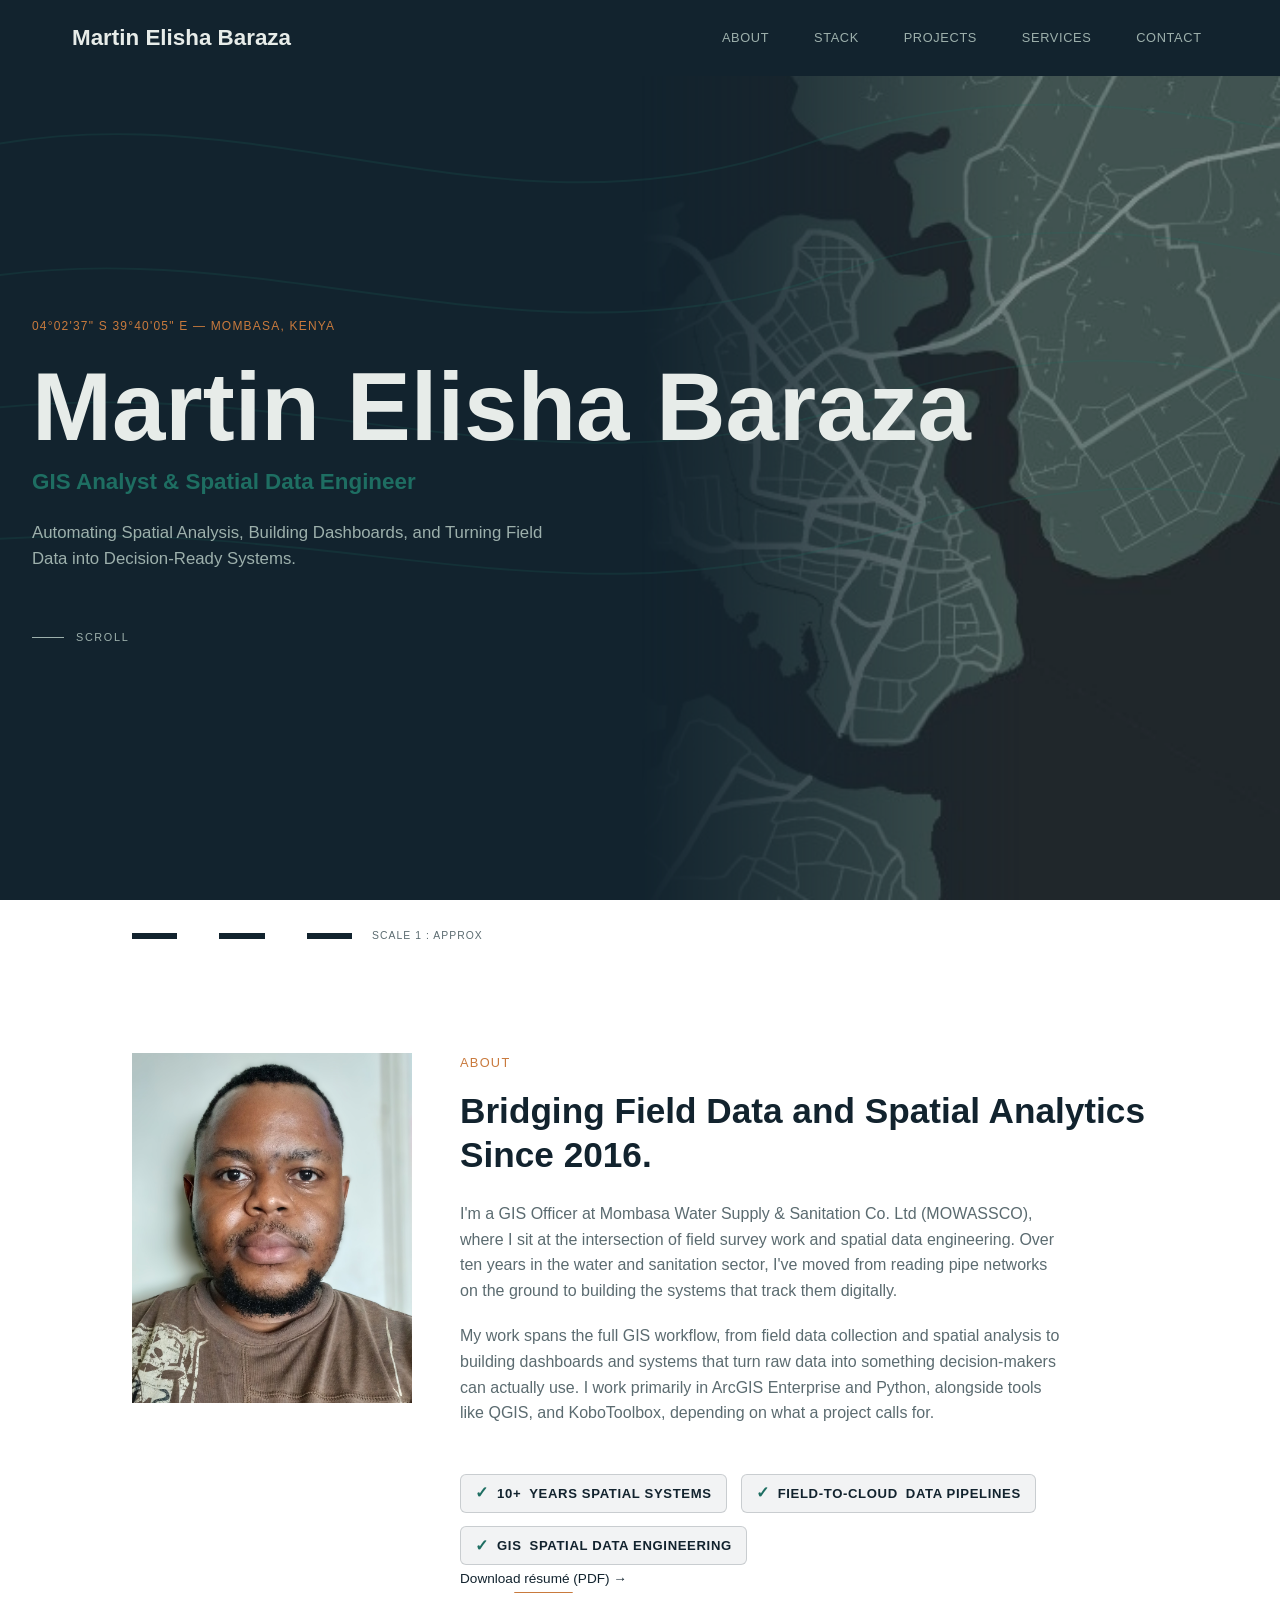
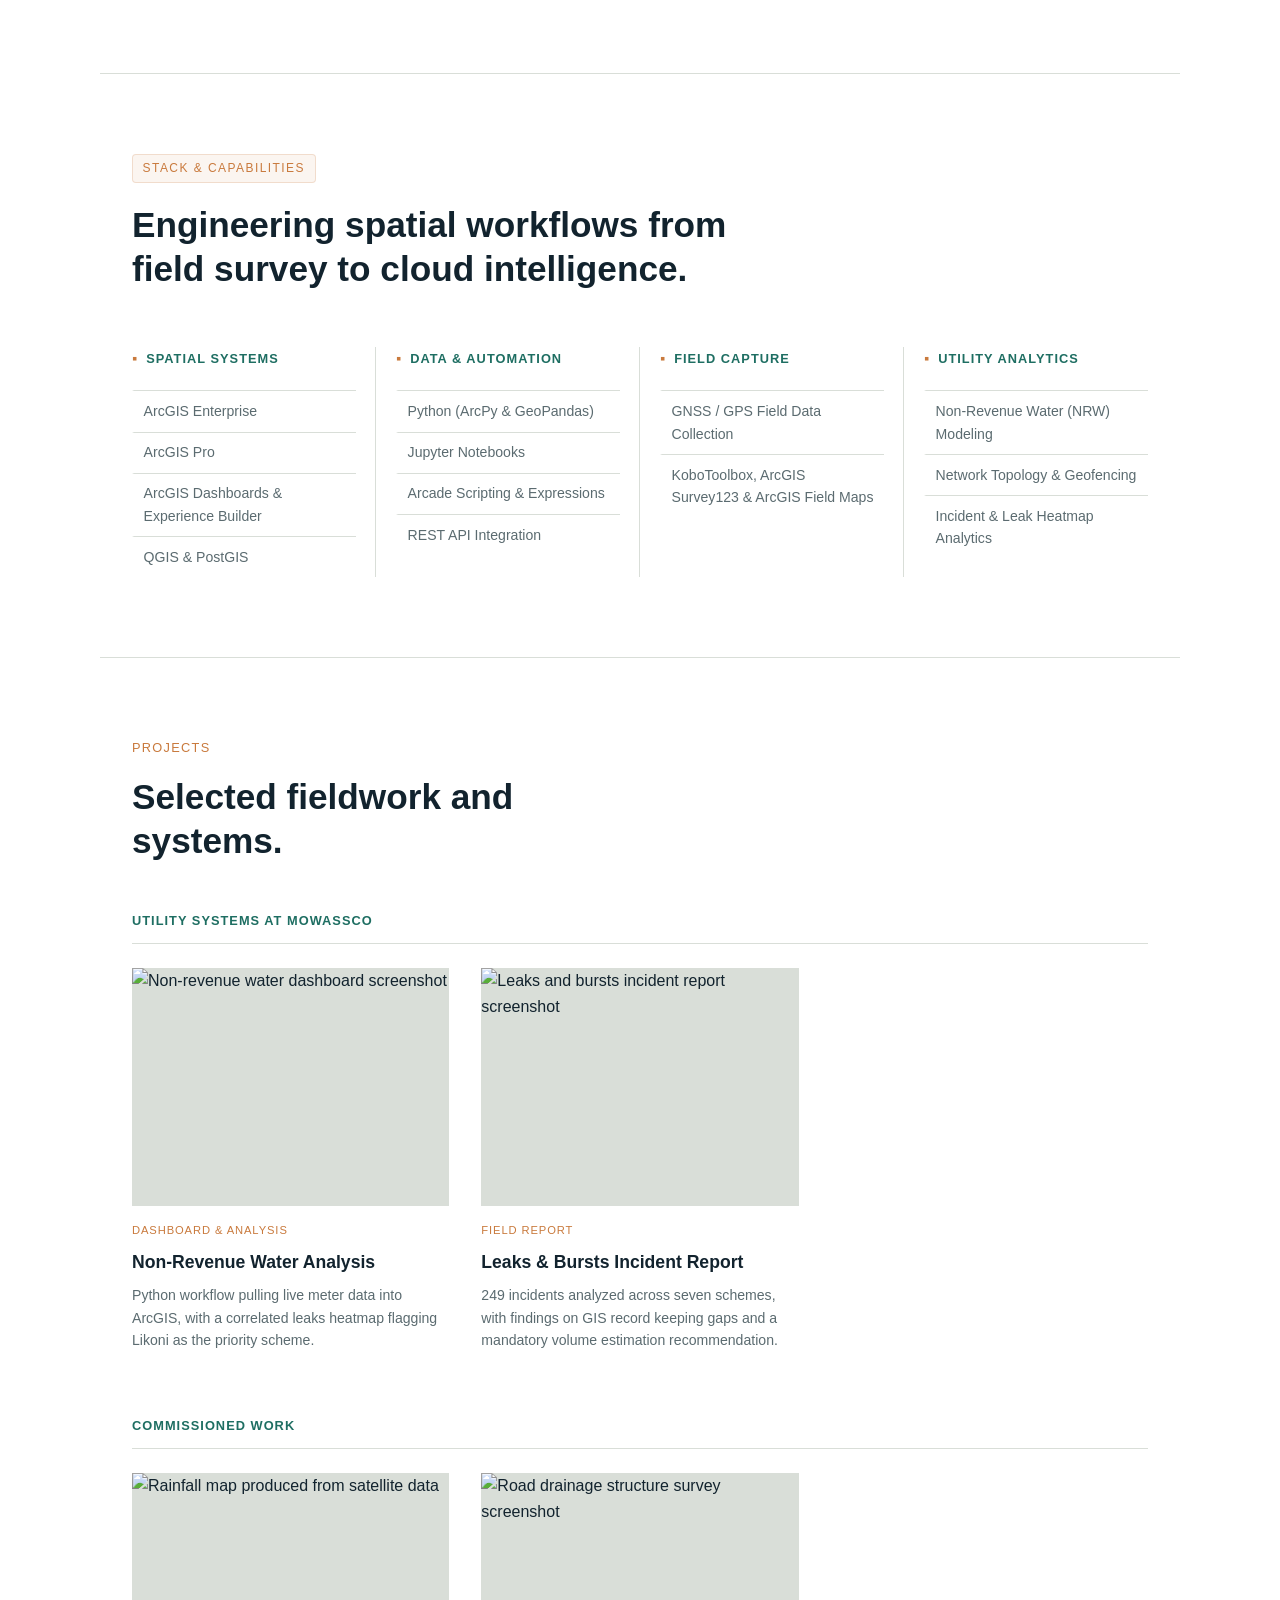
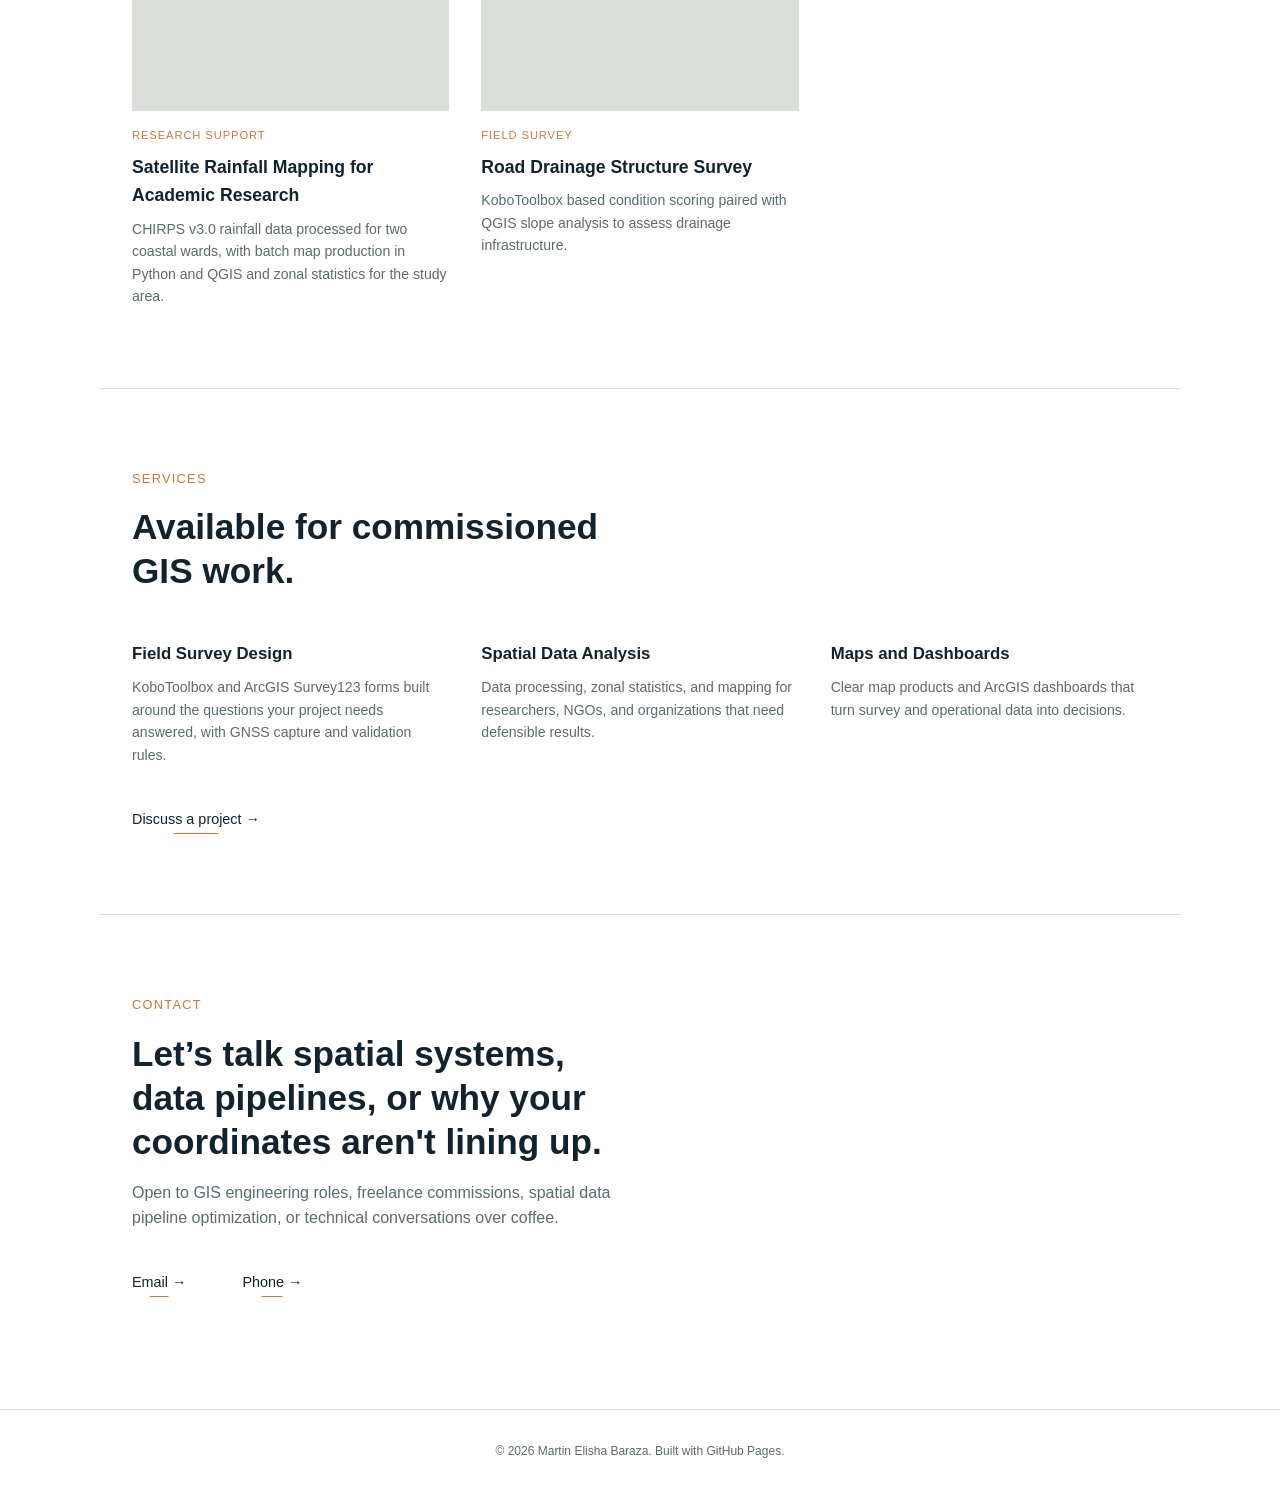
==== commit 5d9e1b70: "New Update Add social preview card, restructure projects, CSS cleanup" ====
--- a/index.html
+++ b/index.html
@@ -3,13 +3,19 @@
 <head>
   <meta charset="UTF-8">
   <meta name="viewport" content="width=device-width, initial-scale=1.0">
-  <title>Martin — GIS Analyst & Spatial Data Engineer</title>
+  <title>Martin Elisha Baraza — GIS Analyst & Spatial Data Engineer</title>
 
   <meta name="description" content="GIS portfolio of Martin Elisha Baraza — GIS Analyst & Spatial Data Engineer specializing in water and sanitation infrastructure mapping, non-revenue water analysis, and field spatial data collection.">
 
 <meta property="og:title" content="Martin Elisha Baraza — GIS Analyst & Spatial Data Engineer">
 <meta property="og:description" content="Automating spatial analysis, building dashboards, and turning field data into decision-ready systems.">
 <meta property="og:type" content="website">
+<meta property="og:url" content="https://m-baraza1992.github.io/mbaraza_portfolio/">
+<meta property="og:image" content="https://m-baraza1992.github.io/mbaraza_portfolio/images/og-image.jpg">
+<meta property="og:image:width" content="1200">
+<meta property="og:image:height" content="630">
+<meta property="og:image:alt" content="Martin Elisha Baraza, GIS Analyst and Spatial Data Engineer, Mombasa, Kenya">
+<meta name="twitter:card" content="summary_large_image">
 
   <link rel="icon" href="images/favicon.svg" type="image/svg+xml">
   <link rel="stylesheet" href="css/style.css">
@@ -21,8 +27,9 @@
     <a href="#top" class="nav-mark">Martin Elisha Baraza</a>
     <nav class="nav-links">
       <a href="#about">About</a>
-      <a href="#skills">Stack &amp; Capabilities</a>
+      <a href="#skills">Stack</a>
       <a href="#projects">Projects</a>
+      <a href="#services">Services</a>
       <a href="#contact">Contact</a>
     </nav>
   </div>
@@ -44,7 +51,7 @@
     <div class="hero-map-overlay" aria-hidden="true"></div>
 
     <p class="coord-readout">04°02'37" S 39°40'05" E — MOMBASA, KENYA</p>
-    <h1 class="hero-name">Martin</h1>
+    <h1 class="hero-name">Martin Elisha Baraza</h1>
     <p class="hero-role">GIS Analyst &amp; Spatial Data Engineer</p>
     <p class="hero-line">Automating Spatial Analysis, Building Dashboards, and Turning Field Data into Decision-Ready Systems.</p>
   
@@ -156,42 +163,83 @@
     <p class="section-eyebrow">Projects</p>
     <h2 class="projects-heading">Selected fieldwork and systems.</h2>
 
-    <div class="projects-grid">
-
-      <a href="projects/nrw-analysis.html" class="project-card">
-        <div class="project-thumb">
-          <img src="images/projects/nrw-analysis.jpg" alt="Non-revenue water dashboard screenshot">
-        </div>
-        <p class="project-tag">Dashboard &amp; Analysis</p>
-        <h3 class="project-title">Non-Revenue Water Analysis</h3>
-        <p class="project-summary">Python workflow pulling live meter data into ArcGIS, with a correlated leaks heatmap flagging Likoni as the priority scheme.</p>
-      </a>
-
-      <a href="projects/leaks-report.html" class="project-card">
-        <div class="project-thumb">
-          <img src="images/projects/leaks-report.jpg" alt="Leaks and bursts incident report screenshot">
-        </div>
-        <p class="project-tag">Field Report</p>
-        <h3 class="project-title">Leaks &amp; Bursts Incident Report</h3>
-        <p class="project-summary">249 incidents analyzed across seven schemes, with findings on GIS record-keeping gaps and a mandatory volume-estimation recommendation.</p>
-      </a>
-
-      <a href="projects/drainage-survey.html" class="project-card">
-        <div class="project-thumb">
-          <img src="images/projects/drainage-survey.jpg" alt="Road drainage structure survey screenshot">
-        </div>
-        <p class="project-tag">Field Survey</p>
-        <h3 class="project-title">Road Drainage Structure Survey</h3>
-        <p class="project-summary">KoboToolbox-based condition scoring paired with QGIS slope analysis to assess drainage infrastructure.</p>
-      </a>
-
-    </div>
+    <div class="projects-group">
+      <h3 class="projects-group-title">Utility Systems at MOWASSCO</h3>
+      <div class="projects-grid">
+
+        <a href="projects/nrw-analysis.html" class="project-card">
+          <div class="project-thumb">
+            <img src="images/projects/nrw-analysis.jpg" alt="Non-revenue water dashboard screenshot">
+          </div>
+          <p class="project-tag">Dashboard &amp; Analysis</p>
+          <h4 class="project-title">Non-Revenue Water Analysis</h4>
+          <p class="project-summary">Python workflow pulling live meter data into ArcGIS, with a correlated leaks heatmap flagging Likoni as the priority scheme.</p>
+        </a>
+
+        <a href="projects/leaks-report.html" class="project-card">
+          <div class="project-thumb">
+            <img src="images/projects/leaks-report.jpg" alt="Leaks and bursts incident report screenshot">
+          </div>
+          <p class="project-tag">Field Report</p>
+          <h4 class="project-title">Leaks &amp; Bursts Incident Report</h4>
+          <p class="project-summary">249 incidents analyzed across seven schemes, with findings on GIS record keeping gaps and a mandatory volume estimation recommendation.</p>
+        </a>
+
+      </div>
+    </div>
+
+    <div class="projects-group">
+      <h3 class="projects-group-title">Commissioned Work</h3>
+      <div class="projects-grid">
+
+        <a href="projects/rainfall-mapping.html" class="project-card">
+          <div class="project-thumb">
+            <img src="images/projects/rainfall-mapping.jpg" alt="Rainfall map produced from satellite data">
+          </div>
+          <p class="project-tag">Research Support</p>
+          <h4 class="project-title">Satellite Rainfall Mapping for Academic Research</h4>
+          <p class="project-summary">CHIRPS v3.0 rainfall data processed for two coastal wards, with batch map production in Python and QGIS and zonal statistics for the study area.</p>
+        </a>
+
+        <a href="projects/drainage-survey.html" class="project-card">
+          <div class="project-thumb">
+            <img src="images/projects/drainage-survey.jpg" alt="Road drainage structure survey screenshot">
+          </div>
+          <p class="project-tag">Field Survey</p>
+          <h4 class="project-title">Road Drainage Structure Survey</h4>
+          <p class="project-summary">KoboToolbox based condition scoring paired with QGIS slope analysis to assess drainage infrastructure.</p>
+        </a>
+
+      </div>
+    </div>
+  </section>
+
+  <section class="services" id="services">
+    <p class="section-eyebrow">Services</p>
+    <h2 class="services-heading">Available for commissioned GIS work.</h2>
+
+    <div class="services-grid">
+      <div class="service">
+        <h3 class="service-title">Field Survey Design</h3>
+        <p>KoboToolbox and ArcGIS Survey123 forms built around the questions your project needs answered, with GNSS capture and validation rules.</p>
+      </div>
+      <div class="service">
+        <h3 class="service-title">Spatial Data Analysis</h3>
+        <p>Data processing, zonal statistics, and mapping for researchers, NGOs, and organizations that need defensible results.</p>
+      </div>
+      <div class="service">
+        <h3 class="service-title">Maps and Dashboards</h3>
+        <p>Clear map products and ArcGIS dashboards that turn survey and operational data into decisions.</p>
+      </div>
+    </div>
+
+    <a href="mailto:martin.baraza1992@gmail.com?subject=GIS%20project%20enquiry" class="contact-link">Discuss a project →</a>
   </section>
 
   <section class="contact" id="contact">
     <p class="section-eyebrow">Contact</p>
     <h2 class="contact-heading">Let’s talk spatial systems, data pipelines, or why your coordinates aren't lining up.</h2>
-    <p class="contact-line">Open to GIS engineering roles, spatial data pipeline optimization, or technical conversations over coffee.</p>
+    <p class="contact-line">Open to GIS engineering roles, freelance commissions, spatial data pipeline optimization, or technical conversations over coffee.</p>
 
     <div class="contact-links">
       <a href="mailto:martin.baraza1992@gmail.com" class="contact-link">Email →</a>
--- a/css/style.css
+++ b/css/style.css
@@ -1,13 +1,13 @@
+html {
+  scroll-behavior: smooth;
+}
+
 @media (prefers-reduced-motion: reduce) {
   html {
     scroll-behavior: auto;
   }
 }
 
-html {
-  scroll-behavior: smooth;
-}
-
 * {
   box-sizing: border-box;
   margin: 0;
@@ -15,7 +15,7 @@
 }
 
 body {
-  font-family: -apple-system, sans-serif;
+  font-family: -apple-system, BlinkMacSystemFont, "Segoe UI", Roboto, "Helvetica Neue", Arial, sans-serif;
   color: #12232E;
   line-height: 1.6;
 }
@@ -26,25 +26,6 @@
 
 section[id] {
   scroll-margin-top: 90px;
-}
-
-.site-nav {
-  position: fixed;
-  top: 0;
-  left: 0;
-  right: 0;
-  z-index: 100;
-  background: rgba(18, 35, 46, 0.92);
-  backdrop-filter: blur(8px);
-}
-
-.nav-inner {
-  max-width: 1080px;
-  margin: 0 auto;
-  padding: 1.25rem 2rem;
-  display: flex;
-  align-items: center;
-  justify-content: space-between;
 }
 
 .nav-mark {
@@ -52,11 +33,6 @@
   font-weight: 600;
   color: #E7ECE9;
   text-decoration: none;
-}
-
-.nav-links {
-  display: flex;
-  gap: 2rem;
 }
 
 .nav-links a {
@@ -71,6 +47,7 @@
 .hero {
   position: relative;
   min-height: 100vh;
+  min-height: 100svh;
   background: #12232E;
   display: flex;
   flex-direction: column;
@@ -91,7 +68,7 @@
 .hero-name {
   position: relative;
   z-index: 1;
-  font-size: clamp(3rem, 10vw, 6rem);
+  font-size: clamp(2.5rem, 10vw, 6rem);
   line-height: 0.95;
   color: #E7ECE9;
   margin-bottom: 0.75rem;
@@ -154,15 +131,6 @@
   margin-bottom: 1.25rem;
 }
 
-.fact-strip {
-  display: flex;
-  flex-wrap: wrap;
-  gap: 1.5rem;
-  margin-top: 2rem;
-  padding-top: 2rem;
-}
-
-/* TODO: revisit mobile layout — photo size, nav spacing */
 @media (max-width: 800px) {
   .about {
     flex-direction: column;
@@ -172,20 +140,8 @@
     width: 200px;
   }
 
-  .nav-links {
-    gap: 1rem;
-  }
-
   .nav-links a {
     font-size: 0.7rem;
-  }
-
-  .skills-grid {
-    grid-template-columns: repeat(2, 1fr);
-  }
-
-  .projects-grid {
-    grid-template-columns: 1fr;
   }
 }
 
@@ -359,12 +315,6 @@
   transition: all 0.2s ease;
 }
 
-.skill-list li:first-child {
-  border-top: 1px solid #D9DED8;
-}
-
-
-
 .projects {
   max-width: 1080px;
   margin: 0 auto;
@@ -632,7 +582,7 @@
 .pin-graphic {
   width: 190px;
   height: 190px;
-  margin: 0 auto 1rem;
+  margin: 0;
   display: block;
 }
 
@@ -654,7 +604,7 @@
 
 .map-frame {
   display: inline-block;
-  padding: 1.5rem;
+  position: relative;
   padding: 1.5rem;
   border: 1px solid #D9DED8;
   background-image:
@@ -662,14 +612,6 @@
     linear-gradient(90deg, #D9DED8 1px, transparent 1px);
   background-size: 20px 20px;
   background-position: center;
-}
-
-.pin-graphic {
-  margin: 0;
-}
-
-.map-frame {
-  position: relative;
 }
 
 .compass-rose {
@@ -784,7 +726,6 @@
   right: 0;
   bottom: 0;
   width: 50%; /* Extends over the right side */
-  z-index: 2;
   pointer-events: none;
   
   background-image: url('../images/mombasadarkmap.jpg');
@@ -800,4 +741,80 @@
 /* Remove or clear out the ::after pseudo-element so it doesn't block the image */
 .hero-map-overlay::after {
   display: none;
+}
+
+.hero-map-overlay { z-index: 0; }
+
+@media (max-width: 800px) {
+  .site-nav .nav-inner { padding: 1rem 1.25rem; }
+  .site-nav .nav-links { gap: 1rem; }
+  .projects-grid { grid-template-columns: 1fr; }
+  .hero-map-overlay { width: 100%; opacity: 0.3; }
+}
+
+@media (max-width: 600px) {
+  .site-nav .nav-inner { flex-wrap: wrap; justify-content: center; gap: 0.5rem; }
+  .site-nav .nav-links { flex-wrap: wrap; justify-content: center; gap: 0.25rem 0.9rem; }
+  .nav-links a { padding: 0; }
+  .nav-mark { font-size: 1.1rem; }
+}
+
+@media (prefers-reduced-motion: reduce) {
+  .scroll-cue-line::after { animation: none; }
+}
+
+@media (max-width: 380px) {
+  .site-nav .nav-links { gap: 0.5rem; }
+  .nav-links a { letter-spacing: 0.02em; padding: 0; }
+}
+
+@media (max-width: 600px) {
+  .fact-strip .fact { white-space: normal; max-width: 100%; }
+}
+
+.projects-group + .projects-group { margin-top: 4rem; }
+
+.projects-group-title {
+  font-size: 0.8rem;
+  letter-spacing: 0.08em;
+  text-transform: uppercase;
+  color: #1E6E62;
+  margin-bottom: 1.5rem;
+  padding-bottom: 0.75rem;
+  border-bottom: 1px solid #D9DED8;
+}
+
+.services {
+  max-width: 1080px;
+  margin: 0 auto;
+  padding: 5rem 2rem;
+  border-top: 1px solid #D9DED8;
+}
+
+.services-heading {
+  font-size: clamp(1.6rem, 3vw, 2.2rem);
+  line-height: 1.25;
+  max-width: 30rem;
+  margin-bottom: 3rem;
+}
+
+.services-grid {
+  display: grid;
+  grid-template-columns: repeat(3, 1fr);
+  gap: 2rem;
+  margin-bottom: 2.5rem;
+}
+
+.service-title {
+  font-size: 1.05rem;
+  margin-bottom: 0.5rem;
+}
+
+.service p {
+  font-size: 0.88rem;
+  color: #5B6B70;
+}
+
+@media (max-width: 800px) {
+  .services-grid { grid-template-columns: 1fr; }
 }
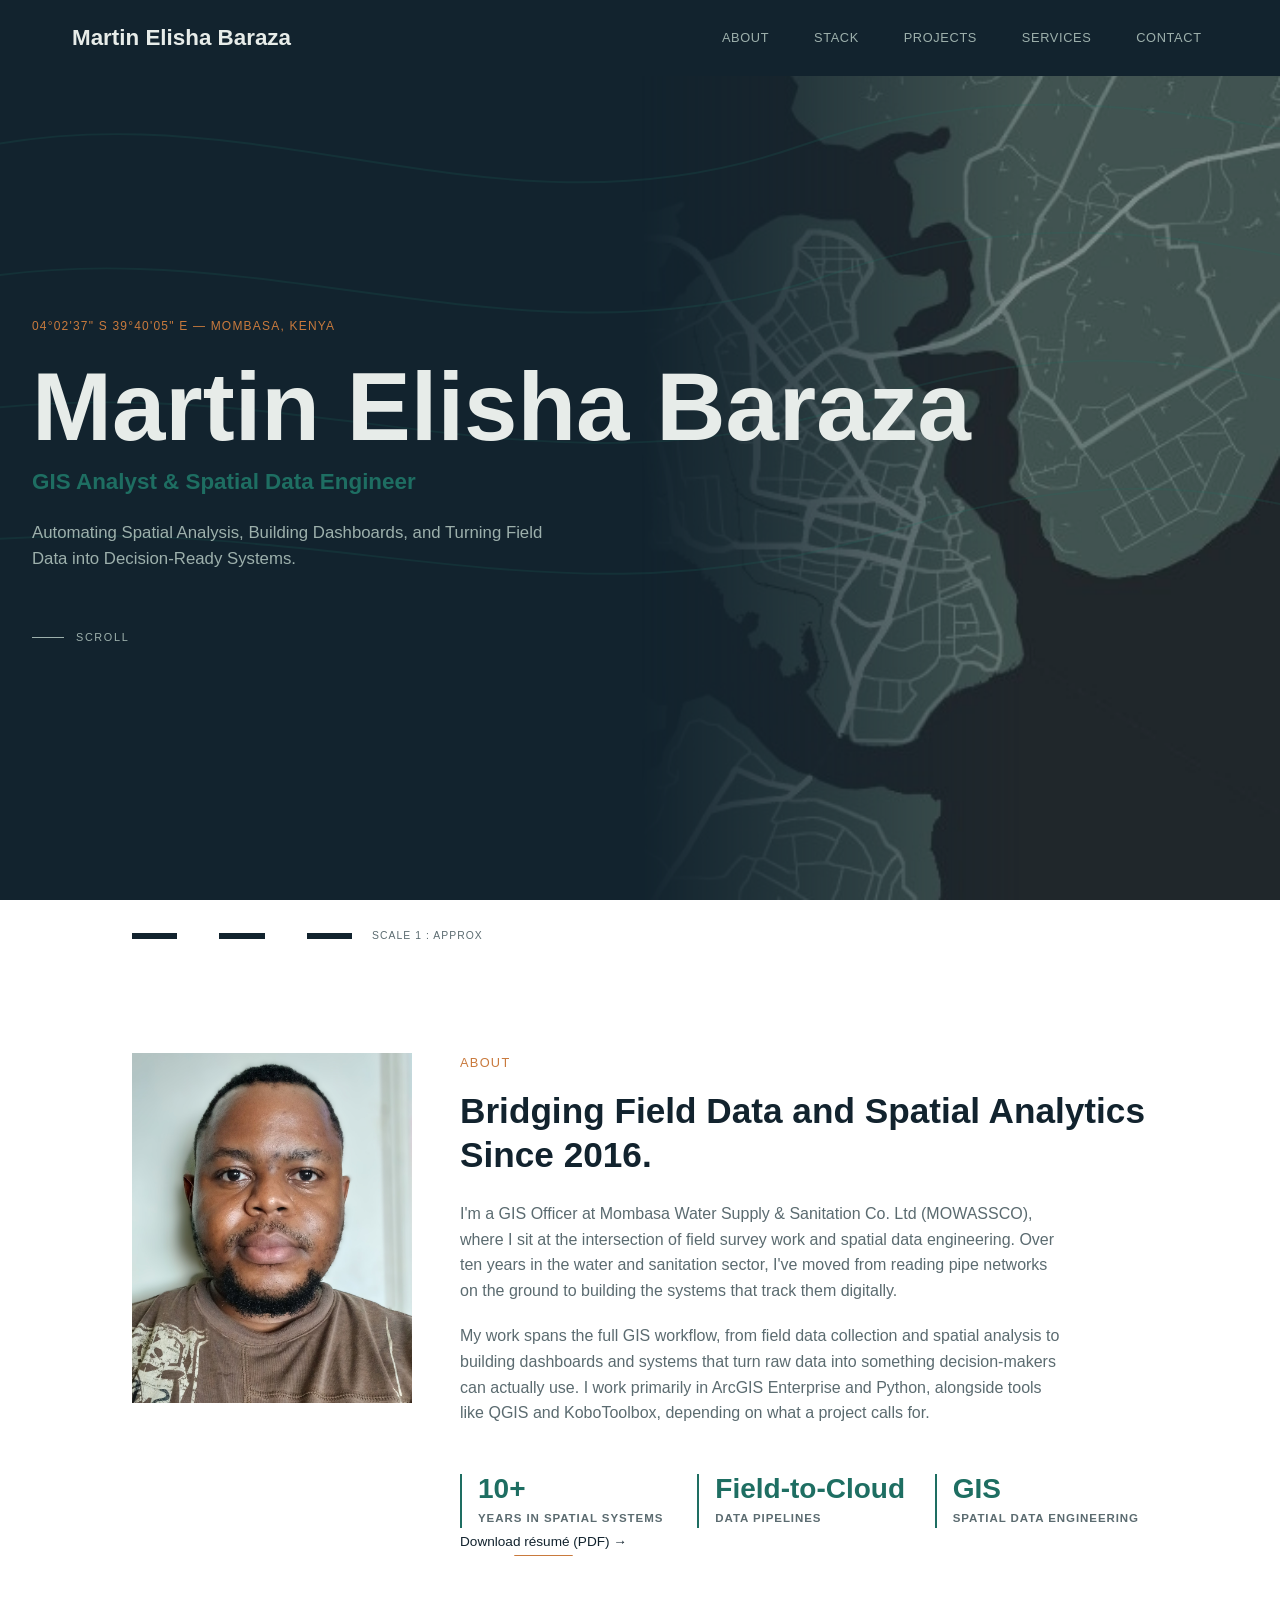
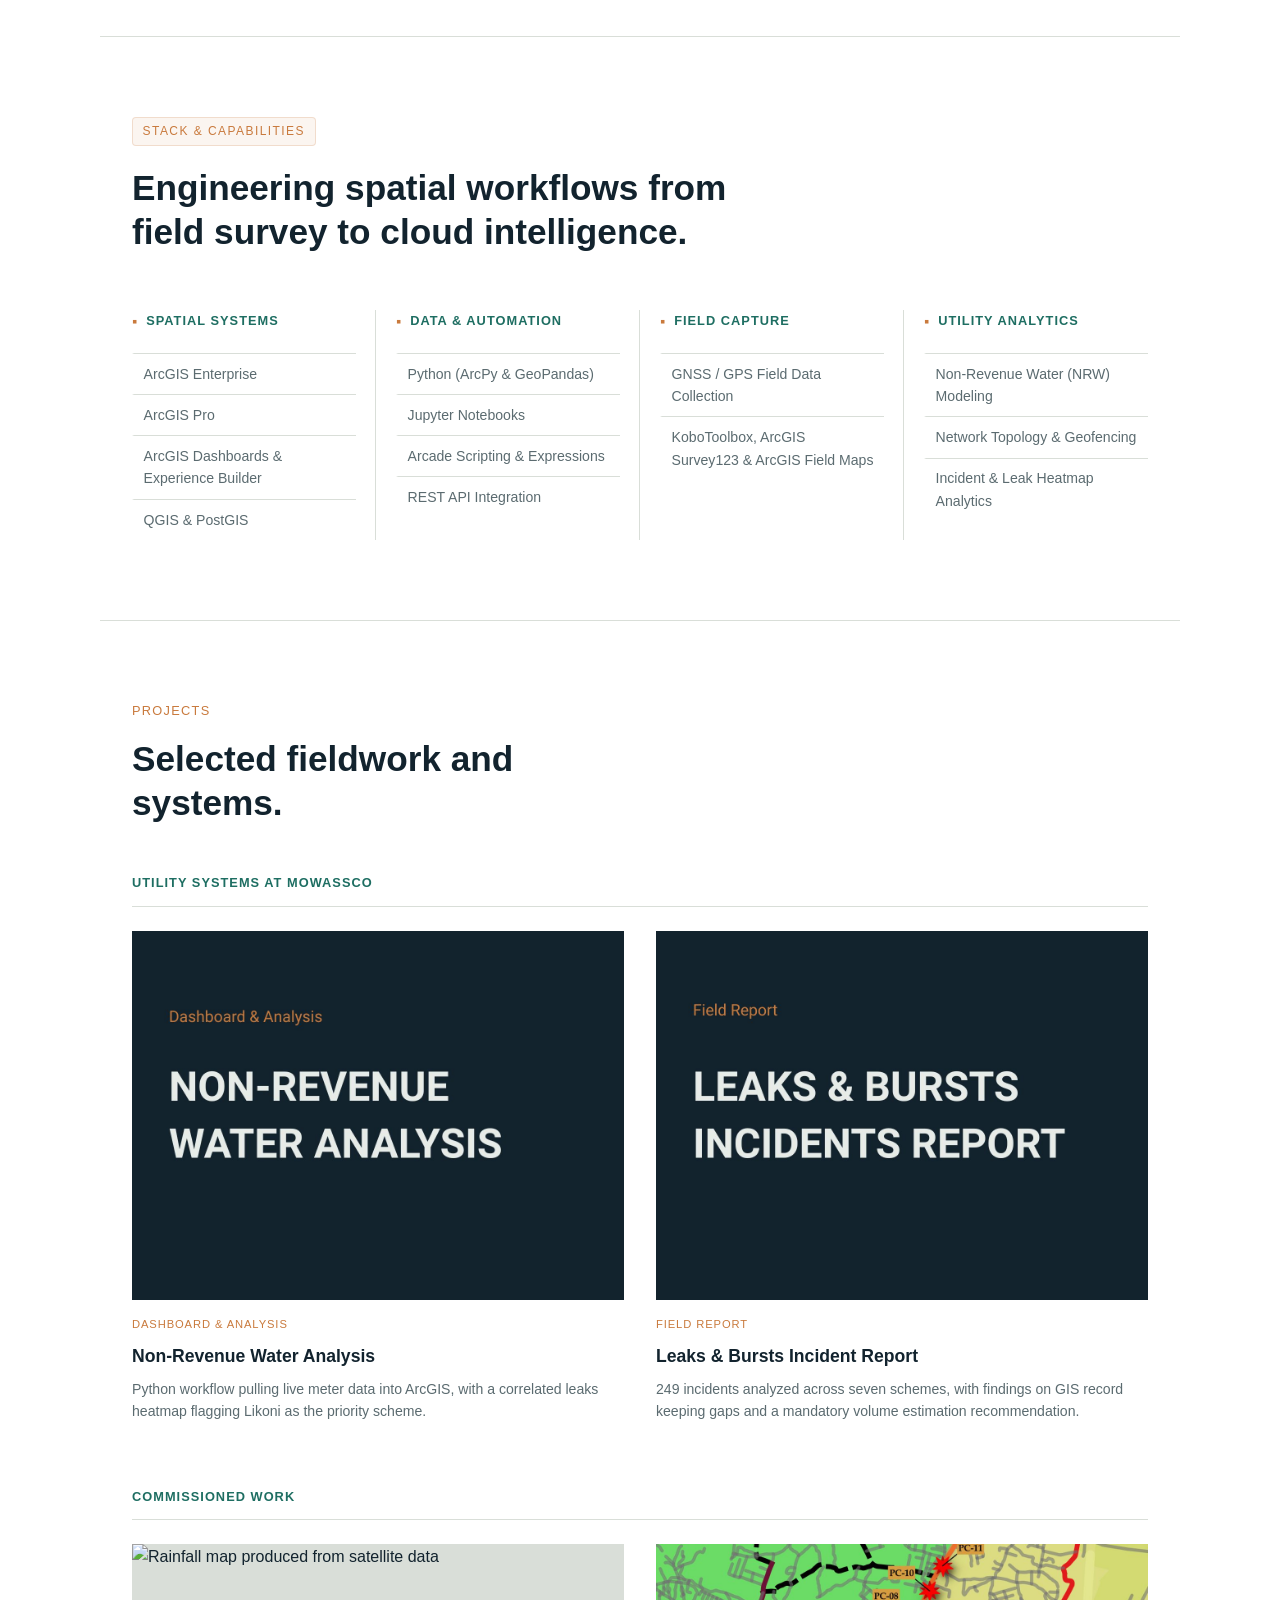
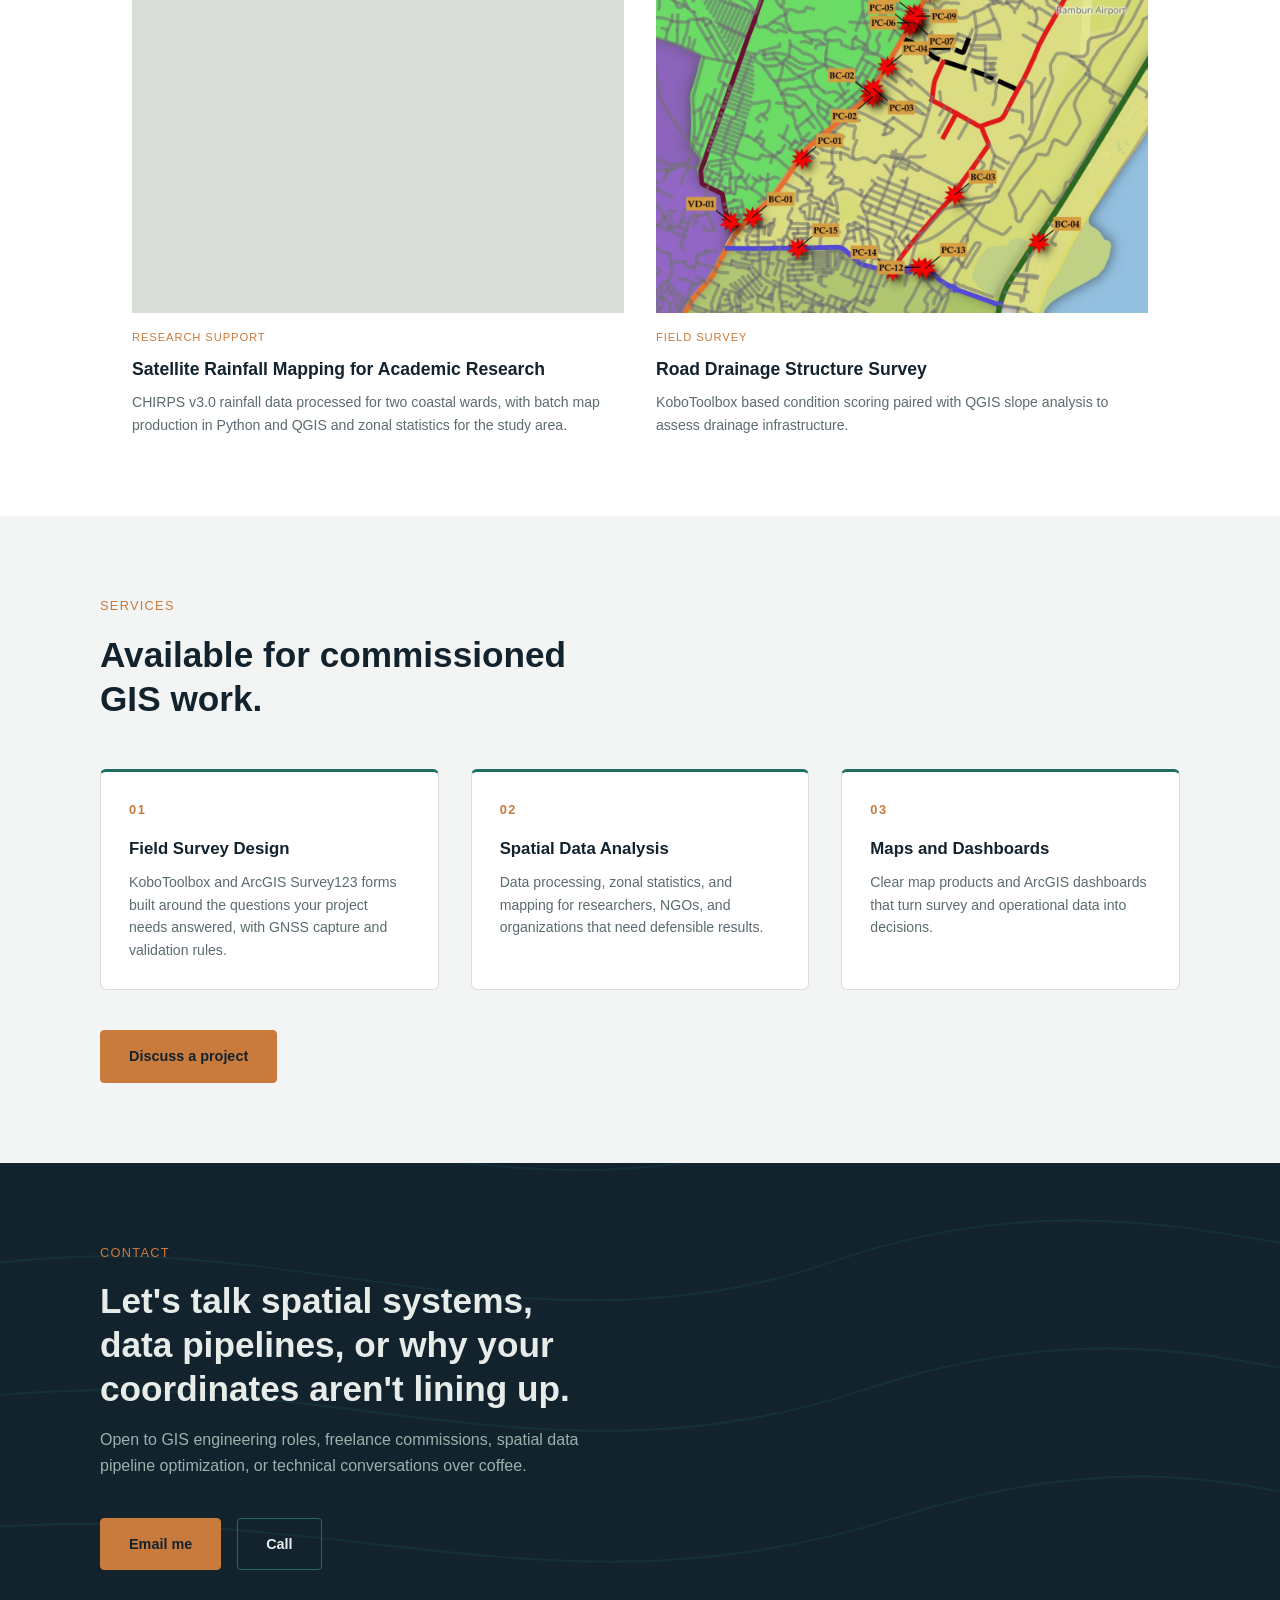
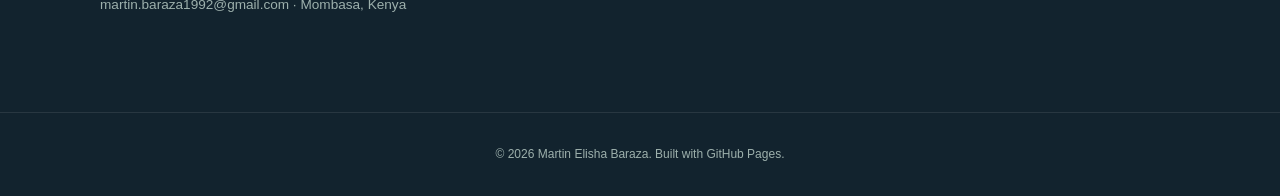
==== commit f6325e56: "9 Oct 2026 made changes in design, added new project data, routine cleaning" ====
--- a/index.html
+++ b/index.html
@@ -71,7 +71,7 @@
   <section class="about" id="about">
 
     <div class="about-photo">
-      <img src="images/profile.jpg" alt="Portrait of Martin">
+      <img src="images/profile.jpg" alt="Portrait of Martin Elisha Baraza" loading="lazy">
     </div>
 
     <div class="about-content">
@@ -88,14 +88,14 @@
       <p class="about-text">
         My work spans the full GIS workflow, from field data collection and spatial analysis to building
         dashboards and systems that turn raw data into something decision-makers can actually use. I work
-        primarily in ArcGIS Enterprise and Python, alongside tools like QGIS, and KoboToolbox, depending on 
+        primarily in ArcGIS Enterprise and Python, alongside tools like QGIS and KoboToolbox, depending on 
         what a project calls for.
       </p>
 
       <div class="fact-strip">
         <div class="fact">
           <span class="fact-num">10+</span>
-          <span class="fact-label">Years Spatial Systems</span>
+          <span class="fact-label">Years in Spatial Systems</span>
         </div>
         <div class="fact">
           <span class="fact-num">Field-to-Cloud</span>
@@ -169,7 +169,7 @@
 
         <a href="projects/nrw-analysis.html" class="project-card">
           <div class="project-thumb">
-            <img src="images/projects/nrw-analysis.jpg" alt="Non-revenue water dashboard screenshot">
+            <img src="images/nrw-analysis.jpg" alt="Non-Revenue Water Analysis project card" loading="lazy">
           </div>
           <p class="project-tag">Dashboard &amp; Analysis</p>
           <h4 class="project-title">Non-Revenue Water Analysis</h4>
@@ -178,7 +178,7 @@
 
         <a href="projects/leaks-report.html" class="project-card">
           <div class="project-thumb">
-            <img src="images/projects/leaks-report.jpg" alt="Leaks and bursts incident report screenshot">
+            <img src="images/leaks-report.jpg" alt="Leaks and Bursts Incident Report project card" loading="lazy">
           </div>
           <p class="project-tag">Field Report</p>
           <h4 class="project-title">Leaks &amp; Bursts Incident Report</h4>
@@ -194,7 +194,7 @@
 
         <a href="projects/rainfall-mapping.html" class="project-card">
           <div class="project-thumb">
-            <img src="images/projects/rainfall-mapping.jpg" alt="Rainfall map produced from satellite data">
+            <img src="images/rainfall-mapping.jpg" alt="Rainfall map produced from satellite data" loading="lazy">
           </div>
           <p class="project-tag">Research Support</p>
           <h4 class="project-title">Satellite Rainfall Mapping for Academic Research</h4>
@@ -203,7 +203,7 @@
 
         <a href="projects/drainage-survey.html" class="project-card">
           <div class="project-thumb">
-            <img src="images/projects/drainage-survey.jpg" alt="Road drainage structure survey screenshot">
+            <img src="images/drainage-survey.jpg" alt="Road drainage structure survey project card" loading="lazy">
           </div>
           <p class="project-tag">Field Survey</p>
           <h4 class="project-title">Road Drainage Structure Survey</h4>
@@ -220,31 +220,45 @@
 
     <div class="services-grid">
       <div class="service">
+        <span class="service-num">01</span>
         <h3 class="service-title">Field Survey Design</h3>
         <p>KoboToolbox and ArcGIS Survey123 forms built around the questions your project needs answered, with GNSS capture and validation rules.</p>
       </div>
       <div class="service">
+        <span class="service-num">02</span>
         <h3 class="service-title">Spatial Data Analysis</h3>
         <p>Data processing, zonal statistics, and mapping for researchers, NGOs, and organizations that need defensible results.</p>
       </div>
       <div class="service">
+        <span class="service-num">03</span>
         <h3 class="service-title">Maps and Dashboards</h3>
         <p>Clear map products and ArcGIS dashboards that turn survey and operational data into decisions.</p>
       </div>
     </div>
 
-    <a href="mailto:martin.baraza1992@gmail.com?subject=GIS%20project%20enquiry" class="contact-link">Discuss a project →</a>
+    <a href="mailto:martin.baraza1992@gmail.com?subject=GIS%20project%20enquiry" class="btn btn-primary">Discuss a project</a>
   </section>
 
   <section class="contact" id="contact">
+    <div class="contour-field" aria-hidden="true">
+      <svg viewBox="0 0 800 600" preserveAspectRatio="xMidYMid slice">
+        <path class="contour" d="M -50,120 C 150,60 300,180 500,110 S 850,140 900,90" />
+        <path class="contour" d="M -50,200 C 150,150 320,260 520,190 S 850,220 900,170" />
+        <path class="contour" d="M -50,280 C 180,240 330,340 540,270 S 850,300 900,250" />
+        <path class="contour" d="M -50,360 C 200,330 340,420 560,350 S 850,380 900,330" />
+      </svg>
+    </div>
+
     <p class="section-eyebrow">Contact</p>
-    <h2 class="contact-heading">Let’s talk spatial systems, data pipelines, or why your coordinates aren't lining up.</h2>
+    <h2 class="contact-heading">Let's talk spatial systems, data pipelines, or why your coordinates aren't lining up.</h2>
     <p class="contact-line">Open to GIS engineering roles, freelance commissions, spatial data pipeline optimization, or technical conversations over coffee.</p>
 
     <div class="contact-links">
-      <a href="mailto:martin.baraza1992@gmail.com" class="contact-link">Email →</a>
-      <a href="tel:+254717890934" class="contact-link">Phone →</a>
-    </div>
+      <a href="mailto:martin.baraza1992@gmail.com" class="btn btn-primary">Email me</a>
+      <a href="tel:+254717890934" class="btn btn-ghost">Call</a>
+    </div>
+
+    <p class="contact-address">martin.baraza1992@gmail.com · Mombasa, Kenya</p>
   </section>
 
 </main>
@@ -255,8 +269,8 @@
 
 <script>
   document.addEventListener("DOMContentLoaded", () => {
-    const navHeader = document.querySelector(".site-nav"); // Replace with your element selector
-    const aboutSection = document.querySelector("#about");   // Ensure your ABOUT section has id="about"
+    const navHeader = document.querySelector(".site-nav");
+    const aboutSection = document.querySelector("#about");
 
     const observer = new IntersectionObserver(
       (entries) => {
--- a/css/style.css
+++ b/css/style.css
@@ -370,7 +370,7 @@
 
 .projects-grid {
   display: grid;
-  grid-template-columns: repeat(3, 1fr);
+  grid-template-columns: repeat(auto-fit, minmax(300px, 1fr));
   gap: 2rem;
 }
 
@@ -419,10 +419,19 @@
 }
 
 .contact {
-  max-width: 1080px;
-  margin: 0 auto;
-  padding: 5rem 2rem 7rem;
-  border-top: 1px solid #D9DED8;
+  position: relative;
+  overflow: hidden;
+  background: #12232E;
+  padding: 5rem max(2rem, calc((100% - 1080px) / 2)) 6rem;
+}
+
+.contact > *:not(.contour-field) {
+  position: relative;
+  z-index: 2;
+}
+
+.contact .contour-field {
+  pointer-events: none;
 }
 
 .contact-heading {
@@ -430,61 +439,71 @@
   line-height: 1.25;
   max-width: 30rem;
   margin-bottom: 1rem;
+  color: #E7ECE9;
 }
 
 .contact-line {
-  color: #5B6B70;
+  color: #9DB0AC;
   max-width: 32rem;
   margin-bottom: 2.5rem;
 }
 
 .contact-links {
   display: flex;
-  gap: 2rem;
+  gap: 1rem;
   flex-wrap: wrap;
-}
-
-/* Contact Link Base Styling */
-.contact-link {
+  margin-bottom: 1.5rem;
+}
+
+.btn {
   display: inline-block;
-  position: relative;
+  padding: 0.85rem 1.75rem;
+  border-radius: 4px;
   font-size: 0.9rem;
+  font-weight: 600;
+  text-decoration: none;
+  transition: background-color 0.2s ease, border-color 0.2s ease;
+}
+
+.btn-primary {
+  background: #C97A3D;
+  border: 1px solid #C97A3D;
   color: #12232E;
-  text-decoration: none;
-  padding-bottom: 3px;
-  margin-right: 1.5rem;
-  transition: color 0.2s ease;
-}
-
-/* Custom Animated Underline */
-.contact-link::after {
-  content: '';
-  position: absolute;
-  bottom: 0;
-  left: 0;
-  width: 100%;
-  height: 1px;
-  background-color: #C97A3D; /* Your accent amber color */
-  transform: scaleX(0.35);    /* Matches the resting 35% width */
-  transform-origin: center;   /* Animates symmetrically from center */
-  transition: transform 0.3s ease-in-out, background-color 0.3s ease;
-}
-
-/* Hover Interaction */
-.contact-link:hover {
-  color: #C97A3D;
-}
-
-.contact-link:hover::after {
-  transform: scaleX(1); /* Expands to full width on hover */
+}
+
+.btn-primary:hover {
+  background: #E08F50;
+  border-color: #E08F50;
+}
+
+.btn-ghost {
+  border: 1px solid #1E6E62;
+  color: #E7ECE9;
+}
+
+.btn-ghost:hover {
+  border-color: #E7ECE9;
+}
+
+.contact-address {
+  font-size: 0.85rem;
+  color: #9DB0AC;
+}
+
+@media (max-width: 600px) {
+  .contact-links .btn {
+    flex: 1 1 100%;
+    text-align: center;
+  }
 }
 
 .site-footer {
   padding: 2rem;
   text-align: center;
   font-size: 0.75rem;
-  color: #5B6B70;
-  border-top: 1px solid #D9DED8;
+  color: #9DB0AC;
+  background: #12232E;
+  border-top: 1px solid rgba(231, 236, 233, 0.1);
 }
 
 .project-detail {
@@ -676,47 +695,43 @@
   transform: translateY(0);
 }
 
-/* Updated Fact Strip Container */
+/* Fact strip */
 .fact-strip {
-  display: flex;
-  flex-wrap: wrap;
-  gap: 0.85rem;
+  display: grid;
+  grid-template-columns: repeat(3, 1fr);
+  gap: 1.5rem;
   margin-top: 2rem;
   padding-top: 1rem;
 }
 
-/* Individual Pill Styling */
 .fact-strip .fact {
-  display: inline-flex;
-  align-items: center;
-  gap: 0.5rem;
-  padding: 0.5rem 0.9rem;
-  background-color: rgba(18, 35, 46, 0.05); /* Subtle tint matching your body theme */
-  border: 1px solid rgba(18, 35, 46, 0.18); /* Clean border accent */
-  border-radius: 6px; /* Smooth rounded corners */
-  font-size: 0.82rem;
+  display: flex;
+  flex-direction: column;
+  gap: 0.3rem;
+  padding-left: 1rem;
+  border-left: 2px solid #1E6E62;
+}
+
+.fact-num {
+  font-size: clamp(1.4rem, 2.6vw, 1.75rem);
+  font-weight: 700;
+  line-height: 1.1;
+  color: #1E6E62;
+}
+
+.fact-label {
+  font-size: 0.72rem;
   font-weight: 600;
-  letter-spacing: 0.04rem;
+  letter-spacing: 0.08em;
   text-transform: uppercase;
-  color: #12232E;
-  white-space: nowrap; /* Prevents text from breaking onto two lines */
-  transition: all 0.2s ease;
-}
-
-/* Hover Effect */
-.fact-strip .fact:hover {
-  background-color: rgba(30, 110, 98, 0.15);
-  border-color: #1E6E62;
-  transform: translateY(-1px);
-}
-
-/* Styled Teal Checkmark */
-.fact-strip .fact::before {
-  content: "✓";
-  font-size: 1rem;
-  font-weight: 800;
-  color: #1E6E62; /* Matches your site's accent teal color (#1E6E62) */
-  line-height: 1;
+  color: #5B6B70;
+}
+
+@media (max-width: 600px) {
+  .fact-strip {
+    grid-template-columns: 1fr;
+    gap: 1.25rem;
+  }
 }
 
 /* Container for the background map in the Hero section */
@@ -768,10 +783,6 @@
   .nav-links a { letter-spacing: 0.02em; padding: 0; }
 }
 
-@media (max-width: 600px) {
-  .fact-strip .fact { white-space: normal; max-width: 100%; }
-}
-
 .projects-group + .projects-group { margin-top: 4rem; }
 
 .projects-group-title {
@@ -785,10 +796,25 @@
 }
 
 .services {
-  max-width: 1080px;
-  margin: 0 auto;
-  padding: 5rem 2rem;
-  border-top: 1px solid #D9DED8;
+  background: #F2F5F3;
+  padding: 5rem max(2rem, calc((100% - 1080px) / 2));
+}
+
+.service {
+  background: #FFFFFF;
+  border: 1px solid #D9DED8;
+  border-top: 3px solid #1E6E62;
+  border-radius: 6px;
+  padding: 1.75rem;
+}
+
+.service-num {
+  display: block;
+  font-size: 0.8rem;
+  font-weight: 700;
+  letter-spacing: 0.12em;
+  color: #C97A3D;
+  margin-bottom: 1rem;
 }
 
 .services-heading {
